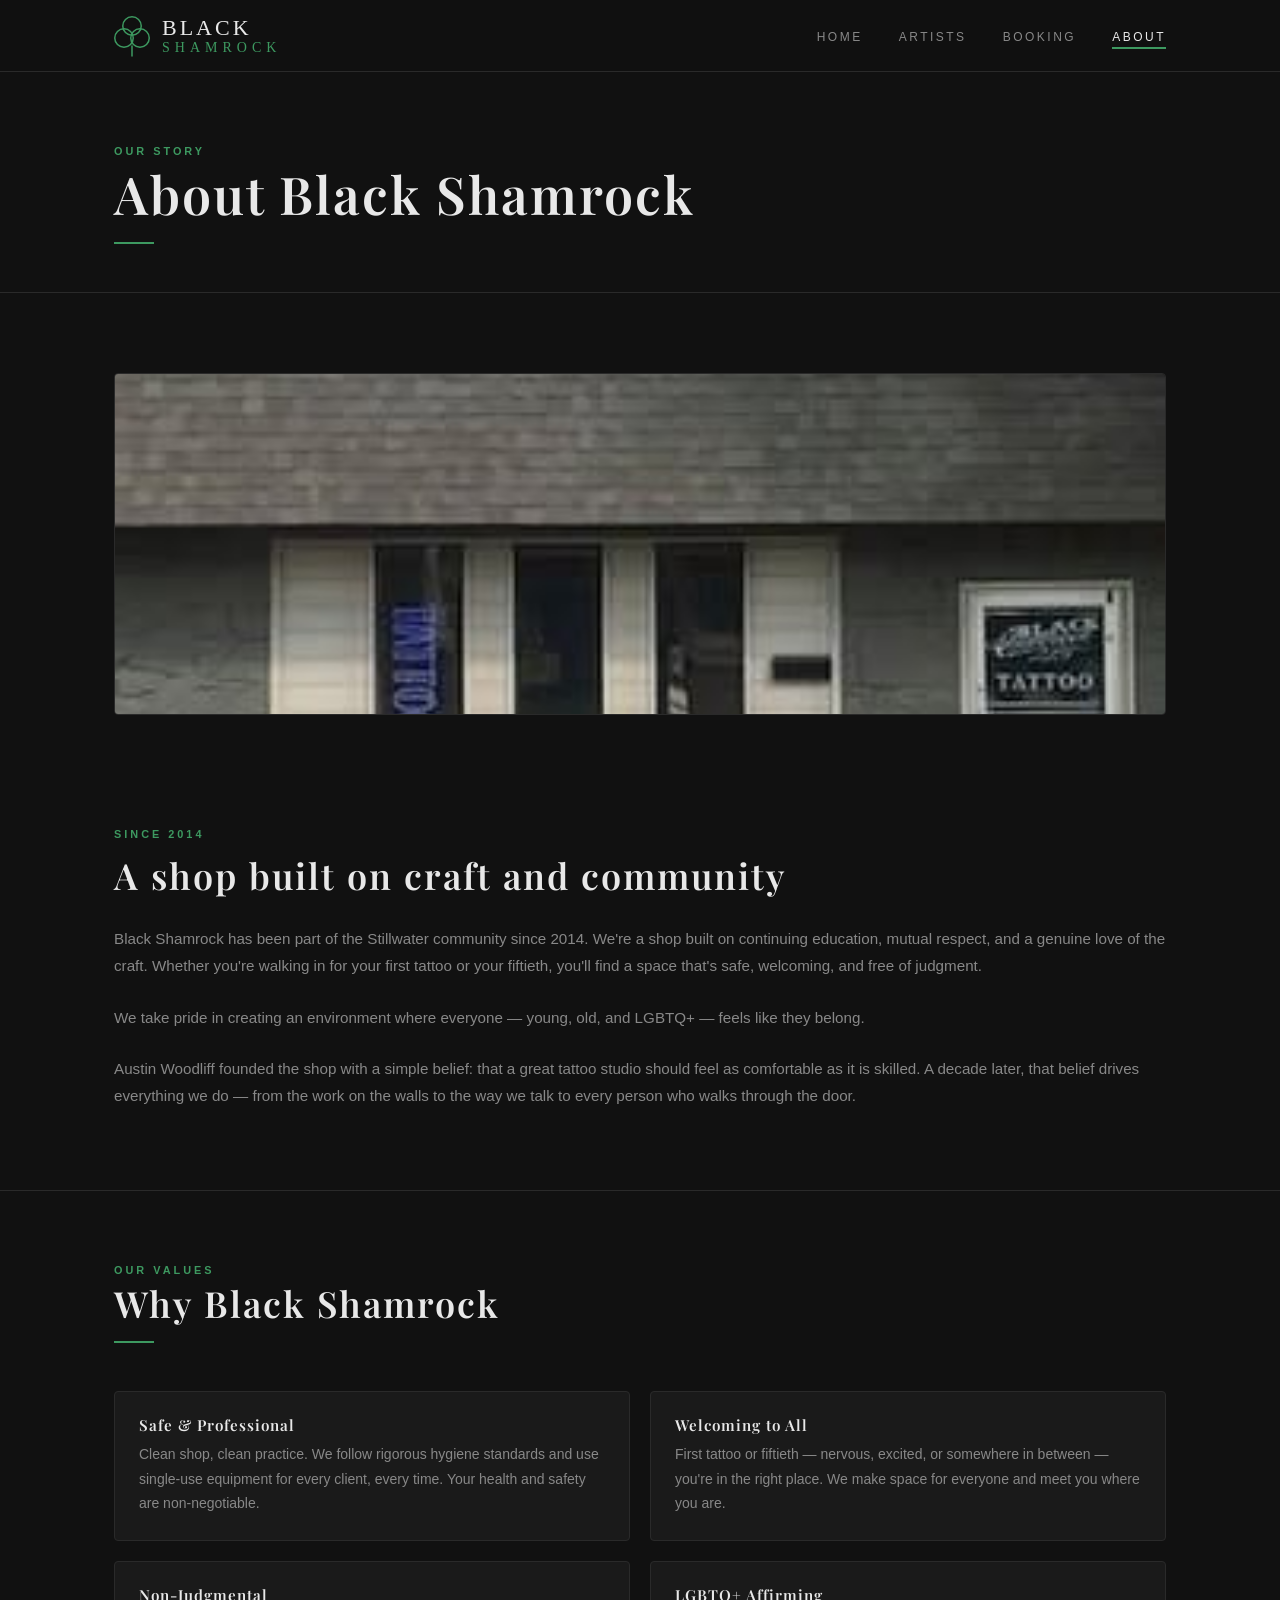
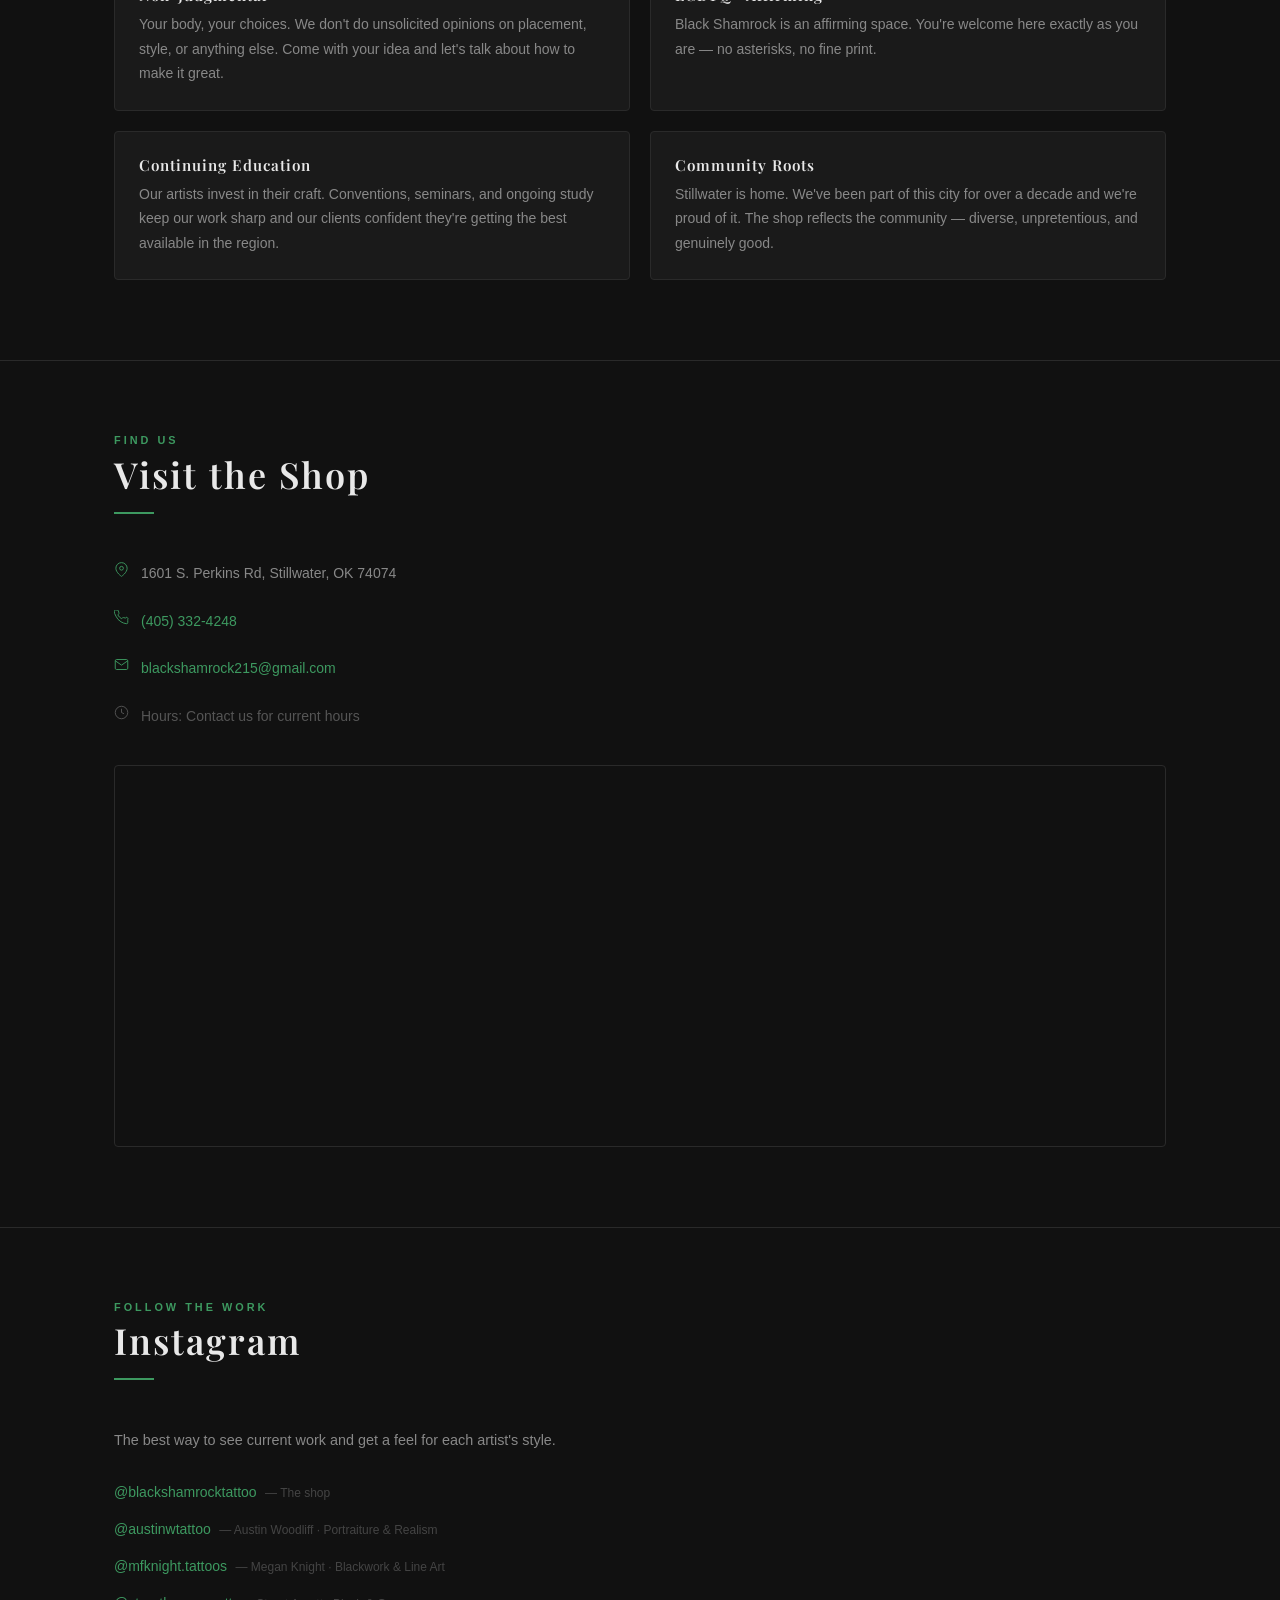
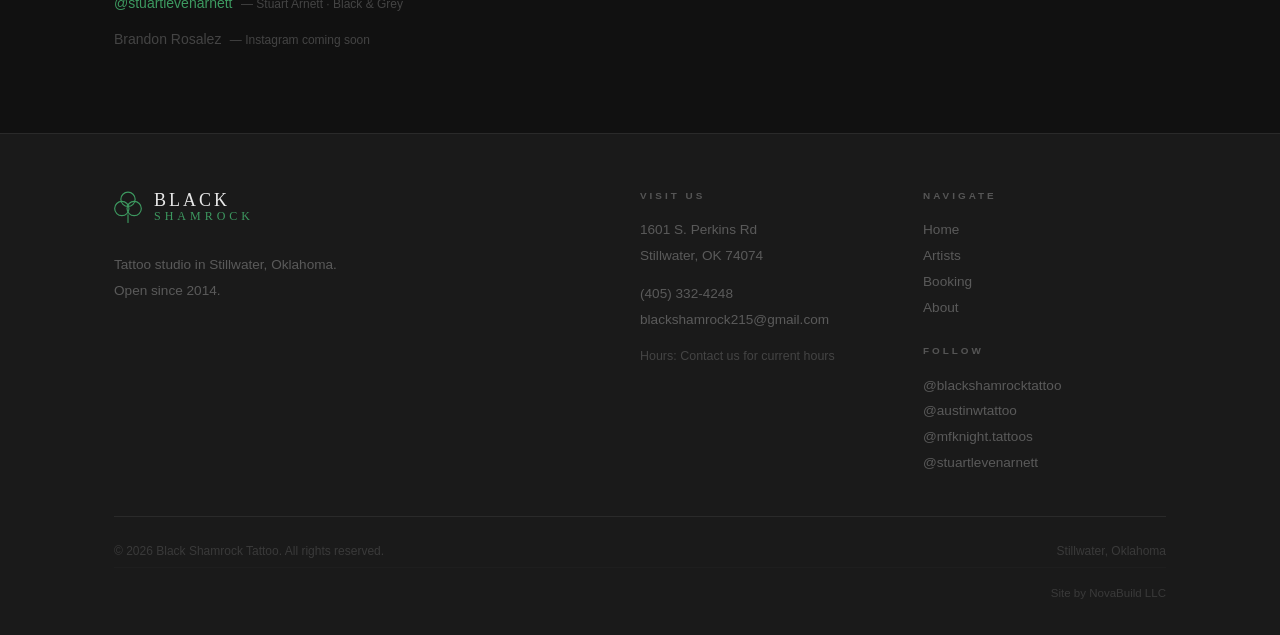
==== about.html @ 2fb00de8 "initial build" ====
<!DOCTYPE html>
<html lang="en">
<head>
  <meta charset="UTF-8" />
  <meta name="viewport" content="width=device-width, initial-scale=1.0" />
  <title>About — Black Shamrock Tattoo</title>
  <meta name="description" content="Learn the story of Black Shamrock Tattoo in Stillwater, Oklahoma. A safe, welcoming, LGBTQ+ affirming studio open since 2014." />
  <link rel="stylesheet" href="style.css" />
</head>
<body class="page-body">

  <!-- ===================== NAV ===================== -->
  <nav class="site-nav" role="navigation" aria-label="Main navigation">
    <div class="container nav-inner">
      <a href="index.html" class="logo-link" aria-label="Black Shamrock Tattoo — home">
        <svg class="logo-icon" width="36" height="44" viewBox="0 0 36 44" fill="none" xmlns="http://www.w3.org/2000/svg" aria-hidden="true">
          <circle cx="18" cy="12" r="9.25" stroke="#3d9960" stroke-width="1.5"/>
          <circle cx="10" cy="24" r="9.25" stroke="#3d9960" stroke-width="1.5"/>
          <circle cx="26" cy="24" r="9.25" stroke="#3d9960" stroke-width="1.5"/>
          <line x1="18" y1="32" x2="18" y2="42" stroke="#3d9960" stroke-width="1.5" stroke-linecap="round"/>
        </svg>
        <div class="logo-text">
          <span class="logo-black">BLACK</span>
          <span class="logo-shamrock">SHAMROCK</span>
        </div>
      </a>

      <ul class="nav-links" role="list">
        <li><a href="index.html">Home</a></li>
        <li><a href="artists.html">Artists</a></li>
        <li><a href="booking.html">Booking</a></li>
        <li><a href="about.html" class="active">About</a></li>
      </ul>

      <button class="nav-toggle" aria-label="Open navigation menu" aria-expanded="false" aria-controls="mobile-nav">
        <span></span><span></span><span></span>
      </button>
    </div>
  </nav>

  <div class="nav-overlay" id="mobile-nav" role="dialog" aria-label="Navigation">
    <a href="index.html">Home</a>
    <a href="artists.html">Artists</a>
    <a href="booking.html">Booking</a>
    <a href="about.html" class="active">About</a>
  </div>

  <main>

    <!-- ===================== PAGE HERO ===================== -->
    <section class="page-hero">
      <div class="container">
        <span class="label">Our Story</span>
        <h1>About Black Shamrock</h1>
        <div class="divider"></div>
      </div>
    </section>

    <!-- ===================== SHOP STORY ===================== -->
    <section class="section">
      <div class="container">
        <!-- PHOTO PLACEHOLDER: BlackShamrockFront.jpg used below; swap for updated exterior photo as needed -->
        <div style="display: grid; grid-template-columns: 1fr; gap: 4rem;" class="about-layout">

          <div style="border: 1px solid var(--border); border-radius: 4px; overflow: hidden; margin-bottom: 2.5rem;">
            <img src="BlackShamrockFront.jpg" alt="Black Shamrock Tattoo — 1601 S. Perkins Rd, Stillwater OK" style="width:100%; display:block; max-height: 340px; object-fit: cover; object-position: center;" />
          </div>

          <div class="about-story">
            <span class="label">Since 2014</span>
            <h2 style="margin-top: 0.5rem; margin-bottom: 1.75rem;">A shop built on craft and community</h2>
            <p>
              Black Shamrock has been part of the Stillwater community since 2014. We're a shop built on
              continuing education, mutual respect, and a genuine love of the craft. Whether you're walking
              in for your first tattoo or your fiftieth, you'll find a space that's safe, welcoming,
              and free of judgment.
            </p>
            <p>
              We take pride in creating an environment where everyone — young, old, and LGBTQ+ —
              feels like they belong.
            </p>
            <p>
              Austin Woodliff founded the shop with a simple belief: that a great tattoo studio should
              feel as comfortable as it is skilled. A decade later, that belief drives everything we do —
              from the work on the walls to the way we talk to every person who walks through the door.
            </p>
          </div>

        </div>
      </div>
    </section>

    <!-- ===================== WHY BLACK SHAMROCK ===================== -->
    <section class="section" style="border-top: 1px solid var(--border); padding-top: 4rem;">
      <div class="container">
        <div class="section-header">
          <span class="label">Our Values</span>
          <h2>Why Black Shamrock</h2>
          <div class="divider"></div>
        </div>

        <div class="why-grid">

          <div class="why-card">
            <h3>Safe &amp; Professional</h3>
            <p>
              Clean shop, clean practice. We follow rigorous hygiene standards and use single-use
              equipment for every client, every time. Your health and safety are non-negotiable.
            </p>
          </div>

          <div class="why-card">
            <h3>Welcoming to All</h3>
            <p>
              First tattoo or fiftieth — nervous, excited, or somewhere in between — you're in the right
              place. We make space for everyone and meet you where you are.
            </p>
          </div>

          <div class="why-card">
            <h3>Non-Judgmental</h3>
            <p>
              Your body, your choices. We don't do unsolicited opinions on placement, style, or anything
              else. Come with your idea and let's talk about how to make it great.
            </p>
          </div>

          <div class="why-card">
            <h3>LGBTQ+ Affirming</h3>
            <p>
              Black Shamrock is an affirming space. You're welcome here exactly as you are —
              no asterisks, no fine print.
            </p>
          </div>

          <div class="why-card">
            <h3>Continuing Education</h3>
            <p>
              Our artists invest in their craft. Conventions, seminars, and ongoing study keep our work
              sharp and our clients confident they're getting the best available in the region.
            </p>
          </div>

          <div class="why-card">
            <h3>Community Roots</h3>
            <p>
              Stillwater is home. We've been part of this city for over a decade and we're proud of it.
              The shop reflects the community — diverse, unpretentious, and genuinely good.
            </p>
          </div>

        </div>
      </div>
    </section>

    <!-- ===================== LOCATION ===================== -->
    <section class="section" style="border-top: 1px solid var(--border); padding-top: 4rem;">
      <div class="container">
        <div class="section-header">
          <span class="label">Find Us</span>
          <h2>Visit the Shop</h2>
          <div class="divider"></div>
        </div>

        <div style="display: flex; flex-direction: column; gap: 0.75rem; margin-bottom: 0.5rem;">
          <div class="contact-item">
            <svg width="15" height="15" viewBox="0 0 24 24" fill="none" stroke="#3d9960" stroke-width="1.5" aria-hidden="true"><path d="M21 10c0 7-9 13-9 13S3 17 3 10a9 9 0 0118 0z"/><circle cx="12" cy="10" r="3"/></svg>
            <span>1601 S. Perkins Rd, Stillwater, OK 74074</span>
          </div>
          <div class="contact-item">
            <svg width="15" height="15" viewBox="0 0 24 24" fill="none" stroke="#3d9960" stroke-width="1.5" aria-hidden="true"><path d="M22 16.92v3a2 2 0 01-2.18 2 19.79 19.79 0 01-8.63-3.07A19.5 19.5 0 013.07 9.81 19.79 19.79 0 01.1 1.16 2 2 0 012.1 0h3a2 2 0 012 1.72c.127.96.361 1.903.7 2.81a2 2 0 01-.45 2.11L6.09 7.91a16 16 0 006 6l1.27-1.27a2 2 0 012.11-.45c.907.339 1.85.573 2.81.7A2 2 0 0122 14.92v2z"/></svg>
            <a href="tel:4053324248">(405) 332-4248</a>
          </div>
          <div class="contact-item">
            <svg width="15" height="15" viewBox="0 0 24 24" fill="none" stroke="#3d9960" stroke-width="1.5" aria-hidden="true"><path d="M4 4h16c1.1 0 2 .9 2 2v12c0 1.1-.9 2-2 2H4c-1.1 0-2-.9-2-2V6c0-1.1.9-2 2-2z"/><polyline points="22,6 12,13 2,6"/></svg>
            <a href="mailto:blackshamrock215@gmail.com">blackshamrock215@gmail.com</a>
          </div>
          <div class="contact-item" style="color: #555;">
            <svg width="15" height="15" viewBox="0 0 24 24" fill="none" stroke="#555" stroke-width="1.5" aria-hidden="true"><circle cx="12" cy="12" r="10"/><polyline points="12 6 12 12 16 14"/></svg>
            <span>Hours: Contact us for current hours</span>
          </div>
        </div>

        <!-- Google Maps embed -->
        <div class="map-wrapper">
          <iframe
            src="https://www.google.com/maps?q=1601+S.+Perkins+Rd,+Stillwater,+OK+74074&output=embed"
            title="Black Shamrock Tattoo location — 1601 S. Perkins Rd, Stillwater, OK"
            loading="lazy"
            referrerpolicy="no-referrer-when-downgrade"
            allowfullscreen
          ></iframe>
        </div>
      </div>
    </section>

    <!-- ===================== INSTAGRAM ===================== -->
    <section class="section" style="border-top: 1px solid var(--border); padding-top: 4rem;">
      <div class="container">
        <div class="section-header">
          <span class="label">Follow the Work</span>
          <h2>Instagram</h2>
          <div class="divider"></div>
        </div>

        <p style="color: var(--muted); font-size: 0.9rem; max-width: 500px; margin-bottom: 0;">
          The best way to see current work and get a feel for each artist's style.
        </p>

        <div class="about-instagram-list">
          <!-- NOTE: Confirm @blackshamrocktattoo with the shop -->
          <div>
            <a href="https://www.instagram.com/blackshamrocktattoo/" target="_blank" rel="noopener noreferrer">@blackshamrocktattoo</a>
            <span class="ig-note">— The shop</span>
          </div>
          <div>
            <a href="https://www.instagram.com/austinwtattoo/" target="_blank" rel="noopener noreferrer">@austinwtattoo</a>
            <span class="ig-note">— Austin Woodliff · Portraiture &amp; Realism</span>
          </div>
          <div>
            <a href="https://www.instagram.com/mfknight.tattoos/" target="_blank" rel="noopener noreferrer">@mfknight.tattoos</a>
            <span class="ig-note">— Megan Knight · Blackwork &amp; Line Art</span>
          </div>
          <div>
            <a href="https://www.instagram.com/stuartlevenarnett/" target="_blank" rel="noopener noreferrer">@stuartlevenarnett</a>
            <span class="ig-note">— Stuart Arnett · Black &amp; Grey</span>
          </div>
          <div>
            <span style="font-size: 0.875rem; color: #444;">Brandon Rosalez</span>
            <span class="ig-note">— Instagram coming soon</span>
          </div>
        </div>
      </div>
    </section>

  </main>

  <!-- ===================== FOOTER ===================== -->
  <footer class="site-footer">
    <div class="container">
      <div class="footer-grid">

        <div class="footer-col">
          <div class="footer-logo">
            <a href="index.html" class="logo-link" aria-label="Black Shamrock Tattoo">
              <svg width="28" height="34" viewBox="0 0 36 44" fill="none" xmlns="http://www.w3.org/2000/svg" aria-hidden="true">
                <circle cx="18" cy="12" r="9.25" stroke="#3d9960" stroke-width="1.5"/>
                <circle cx="10" cy="24" r="9.25" stroke="#3d9960" stroke-width="1.5"/>
                <circle cx="26" cy="24" r="9.25" stroke="#3d9960" stroke-width="1.5"/>
                <line x1="18" y1="32" x2="18" y2="42" stroke="#3d9960" stroke-width="1.5" stroke-linecap="round"/>
              </svg>
              <div class="logo-text">
                <span class="logo-black" style="font-size:18px;">BLACK</span>
                <span class="logo-shamrock" style="font-size:12px;">SHAMROCK</span>
              </div>
            </a>
          </div>
          <p>Tattoo studio in Stillwater, Oklahoma.<br>Open since 2014.</p>
        </div>

        <div class="footer-col">
          <h4>Visit Us</h4>
          <p>1601 S. Perkins Rd<br>Stillwater, OK 74074</p>
          <p style="margin-top: 0.75rem;"><a href="tel:4053324248">(405) 332-4248</a></p>
          <p><a href="mailto:blackshamrock215@gmail.com">blackshamrock215@gmail.com</a></p>
          <p style="margin-top: 0.75rem; color: #444; font-size: 0.78rem;">Hours: Contact us for current hours</p>
        </div>

        <div class="footer-col">
          <h4>Navigate</h4>
          <ul>
            <li><a href="index.html">Home</a></li>
            <li><a href="artists.html">Artists</a></li>
            <li><a href="booking.html">Booking</a></li>
            <li><a href="about.html">About</a></li>
          </ul>
          <h4 style="margin-top: 1.5rem;">Follow</h4>
          <ul>
            <li><a href="https://www.instagram.com/blackshamrocktattoo/" target="_blank" rel="noopener">@blackshamrocktattoo</a></li>
            <li><a href="https://www.instagram.com/austinwtattoo/" target="_blank" rel="noopener">@austinwtattoo</a></li>
            <li><a href="https://www.instagram.com/mfknight.tattoos/" target="_blank" rel="noopener">@mfknight.tattoos</a></li>
            <li><a href="https://www.instagram.com/stuartlevenarnett/" target="_blank" rel="noopener">@stuartlevenarnett</a></li>
          </ul>
        </div>

      </div>
      <div class="footer-bottom">
        <p>&copy; 2026 Black Shamrock Tattoo. All rights reserved.</p>
        <p>Stillwater, Oklahoma</p>
      </div>
      <div class="footer-credit">Site by <a href="https://novabuildweb.com" target="_blank" rel="noopener">NovaBuild LLC</a></div>
    </div>
  </footer>

  <script src="main.js"></script>
</body>
</html>
---- style.css ----
/* ===================================================
   BLACK SHAMROCK TATTOO — SHARED STYLES
   =================================================== */

@import url('https://fonts.googleapis.com/css2?family=Playfair+Display:ital,wght@0,400;0,600;0,700;1,400&display=swap');

/* -----------------------------------------------
   Custom Properties
   ----------------------------------------------- */
:root {
  --bg:           #111111;
  --surface:      #1a1a1a;
  --border:       #2a2a2a;
  --accent:       #3d9960;
  --accent-dark:  #1e4d32;
  --text:         #e8e8e8;
  --muted:        #888888;

  --font-serif: 'Playfair Display', Georgia, 'Times New Roman', serif;
  --font-sans:  -apple-system, BlinkMacSystemFont, 'Segoe UI', Roboto, sans-serif;

  --nav-height: 72px;
  --max-width:  1100px;
  --radius:     4px;
  --ease:       0.2s ease;
}

/* -----------------------------------------------
   Reset & Base
   ----------------------------------------------- */
*, *::before, *::after { box-sizing: border-box; margin: 0; padding: 0; }

html  { scroll-behavior: smooth; font-size: 16px; }

body  {
  background-color: var(--bg);
  color: var(--text);
  font-family: var(--font-sans);
  line-height: 1.7;
  -webkit-font-smoothing: antialiased;
}

img  { display: block; max-width: 100%; }
a    { color: inherit; text-decoration: none; }
ul   { list-style: none; }
button { cursor: pointer; }

/* -----------------------------------------------
   Typography
   ----------------------------------------------- */
h1, h2, h3, h4 {
  font-family: var(--font-serif);
  font-weight: 600;
  line-height: 1.2;
  color: var(--text);
}

h1 { font-size: clamp(2rem, 5vw, 3.25rem); letter-spacing: 2px; }
h2 { font-size: clamp(1.5rem, 3vw, 2.25rem); letter-spacing: 2px; }
h3 { font-size: 1.2rem; letter-spacing: 1px; }

p  { color: var(--text); line-height: 1.8; }

.text-muted  { color: var(--muted); }
.text-accent { color: var(--accent); }

.label {
  font-family: var(--font-sans);
  font-size: 0.68rem;
  font-weight: 600;
  letter-spacing: 3px;
  text-transform: uppercase;
  color: var(--accent);
}

/* -----------------------------------------------
   Layout
   ----------------------------------------------- */
.container {
  width: 100%;
  max-width: var(--max-width);
  margin: 0 auto;
  padding: 0 1.5rem;
}

.section    { padding: 5rem 0; }
.section-sm { padding: 3rem 0; }

.section-header          { margin-bottom: 3rem; }
.section-header h2       { margin-bottom: 0.75rem; }

.divider {
  width: 40px;
  height: 2px;
  background: var(--accent);
  margin: 1rem 0 0;
}

.page-body { padding-top: var(--nav-height); }

/* -----------------------------------------------
   Logo
   ----------------------------------------------- */
.logo-link {
  display: inline-flex;
  align-items: center;
  gap: 0.75rem;
  text-decoration: none;
}

.logo-text     { display: flex; flex-direction: column; line-height: 1.15; }

.logo-black {
  font-family: Georgia, 'Times New Roman', serif;
  font-size: 22px;
  font-weight: normal;
  letter-spacing: 3px;
  color: var(--text);
}

.logo-shamrock {
  font-family: Georgia, 'Times New Roman', serif;
  font-size: 14px;
  font-weight: normal;
  letter-spacing: 5px;
  color: var(--accent);
}

/* -----------------------------------------------
   Navigation
   ----------------------------------------------- */
.site-nav {
  position: fixed;
  top: 0; left: 0; right: 0;
  z-index: 100;
  height: var(--nav-height);
  background: rgba(17,17,17,0.96);
  backdrop-filter: blur(10px);
  -webkit-backdrop-filter: blur(10px);
  border-bottom: 1px solid var(--border);
}

.nav-inner {
  height: 100%;
  display: flex;
  align-items: center;
  justify-content: space-between;
}

/* Desktop links */
.nav-links {
  display: none;
  gap: 2.25rem;
  align-items: center;
}

.nav-links a {
  font-size: 0.75rem;
  letter-spacing: 2.5px;
  text-transform: uppercase;
  color: var(--muted);
  transition: color var(--ease);
  padding-bottom: 3px;
  border-bottom: 2px solid transparent;
}

.nav-links a:hover         { color: var(--text); }
.nav-links a.active        { color: var(--text); border-bottom-color: var(--accent); }

@media (min-width: 768px) {
  .nav-links  { display: flex; }
  .nav-toggle { display: none !important; }
}

/* Hamburger */
.nav-toggle {
  display: flex;
  flex-direction: column;
  gap: 5px;
  padding: 8px;
  background: none;
  border: none;
  z-index: 200;
  position: relative;
}

.nav-toggle span {
  display: block;
  width: 24px;
  height: 2px;
  background: var(--text);
  transition: transform 0.3s ease, opacity 0.3s ease;
  transform-origin: center;
}

.nav-toggle.open span:nth-child(1) { transform: translateY(7px) rotate(45deg); }
.nav-toggle.open span:nth-child(2) { opacity: 0; transform: scaleX(0); }
.nav-toggle.open span:nth-child(3) { transform: translateY(-7px) rotate(-45deg); }

/* Mobile full-screen overlay */
.nav-overlay {
  position: fixed;
  inset: 0;
  background: var(--bg);
  z-index: 150;
  display: flex;
  flex-direction: column;
  align-items: center;
  justify-content: center;
  gap: 2.75rem;
  opacity: 0;
  visibility: hidden;
  transition: opacity 0.3s ease, visibility 0.3s ease;
}

.nav-overlay.open { opacity: 1; visibility: visible; }

.nav-overlay a {
  font-family: var(--font-serif);
  font-size: 2rem;
  letter-spacing: 2px;
  color: var(--muted);
  transition: color var(--ease);
}

.nav-overlay a:hover,
.nav-overlay a.active { color: var(--accent); }

/* -----------------------------------------------
   Hero (Home)
   ----------------------------------------------- */
.hero {
  min-height: calc(100vh - var(--nav-height));
  display: flex;
  flex-direction: column;
  align-items: center;
  justify-content: center;
  text-align: center;
  padding: 4rem 1.5rem 5rem;
  position: relative;
}

.hero::after {
  content: '';
  position: absolute;
  bottom: 0; left: 0; right: 0;
  height: 1px;
  background: linear-gradient(to right, transparent, var(--border), transparent);
}

.hero-logo-wrap {
  display: flex;
  flex-direction: column;
  align-items: center;
  gap: 1.5rem;
  margin-bottom: 2.5rem;
}

.hero-logo-wrap .logo-icon { width: 60px; height: 74px; }

.hero-logo-wrap .logo-text  { align-items: center; gap: 0.4rem; }
.hero-logo-wrap .logo-black { font-size: 30px; letter-spacing: 6px; }
.hero-logo-wrap .logo-shamrock { font-size: 15px; letter-spacing: 8px; }

.hero-tagline {
  font-size: 0.78rem;
  letter-spacing: 4px;
  text-transform: uppercase;
  color: var(--muted);
  margin-bottom: 2.5rem;
}

.hero-intro {
  max-width: 580px;
  font-size: 0.95rem;
  color: var(--muted);
  line-height: 1.9;
}

/* -----------------------------------------------
   Page Hero (inner pages)
   ----------------------------------------------- */
.page-hero {
  padding: 4rem 0 3rem;
  border-bottom: 1px solid var(--border);
}

.page-hero h1       { margin-bottom: 0.5rem; }
.page-hero .subtitle { color: var(--muted); font-size: 0.95rem; margin-top: 0.5rem; }

/* -----------------------------------------------
   Cards (generic)
   ----------------------------------------------- */
.card {
  background: var(--surface);
  border: 1px solid var(--border);
  border-radius: var(--radius);
  padding: 2rem;
  transition: border-color var(--ease);
}
.card:hover { border-color: var(--accent-dark); }

/* -----------------------------------------------
   Artist Preview Cards (Home)
   ----------------------------------------------- */
.artists-preview-grid {
  display: grid;
  grid-template-columns: 1fr;
  gap: 1.25rem;
}

@media (min-width: 560px)  { .artists-preview-grid { grid-template-columns: repeat(2, 1fr); } }
@media (min-width: 900px)  { .artists-preview-grid { grid-template-columns: repeat(4, 1fr); } }

.artist-preview-card {
  background: var(--surface);
  border: 1px solid var(--border);
  border-radius: var(--radius);
  padding: 1.5rem;
  display: flex;
  flex-direction: column;
  gap: 1rem;
  transition: border-color var(--ease);
  text-decoration: none;
}

.artist-preview-card:hover { border-color: var(--accent); }

.artist-avatar-sm {
  width: 52px;
  height: 52px;
  background: var(--bg);
  border: 1px solid var(--border);
  border-radius: var(--radius);
  display: flex;
  align-items: center;
  justify-content: center;
  font-family: var(--font-serif);
  font-size: 1rem;
  color: var(--accent);
  letter-spacing: 1px;
}

.artist-preview-card h3   { font-size: 0.95rem; letter-spacing: 1px; margin-bottom: 0.2rem; }
.artist-preview-card .specialty { font-size: 0.75rem; color: var(--muted); }

/* -----------------------------------------------
   Full Artist Cards (Artists page)
   ----------------------------------------------- */
.artists-full-grid {
  display: grid;
  grid-template-columns: 1fr;
  gap: 2rem;
}

@media (min-width: 768px) { .artists-full-grid { grid-template-columns: repeat(2, 1fr); } }

.artist-card {
  background: var(--surface);
  border: 1px solid var(--border);
  border-radius: var(--radius);
  overflow: hidden;
  display: flex;
  flex-direction: column;
}

/* PHOTO PLACEHOLDER */
.artist-avatar-lg {
  height: 240px;
  background: #141414;
  border-bottom: 1px solid var(--border);
  display: flex;
  align-items: center;
  justify-content: center;
  position: relative;
}

/* When a real photo is present */
.artist-avatar-lg img {
  width: 100%;
  height: 100%;
  object-fit: cover;
  object-position: center top;
  display: block;
}

.artist-avatar-lg .initials {
  font-family: var(--font-serif);
  font-size: 4rem;
  color: var(--accent);
  letter-spacing: 4px;
  opacity: 0.45;
  user-select: none;
}

.photo-placeholder-label {
  position: absolute;
  bottom: 0.75rem;
  font-size: 0.62rem;
  letter-spacing: 2px;
  text-transform: uppercase;
  color: #333;
}

.artist-card-body { padding: 1.75rem; flex: 1; display: flex; flex-direction: column; }

.artist-card-body .artist-name {
  font-size: 1.2rem;
  letter-spacing: 2px;
  margin-bottom: 0.2rem;
}

.specialty-tag {
  font-size: 0.68rem;
  letter-spacing: 2.5px;
  text-transform: uppercase;
  color: var(--accent);
  margin-bottom: 1rem;
}

.artist-bio {
  font-size: 0.88rem;
  color: var(--muted);
  line-height: 1.8;
  margin-bottom: 1.5rem;
  flex: 1;
}

.artist-contact {
  border-top: 1px solid var(--border);
  padding-top: 1.25rem;
  display: flex;
  flex-direction: column;
  gap: 0.6rem;
}

.contact-row {
  display: flex;
  align-items: baseline;
  gap: 0.75rem;
  font-size: 0.83rem;
}

.contact-label {
  font-size: 0.6rem;
  letter-spacing: 2px;
  text-transform: uppercase;
  color: #444;
  min-width: 68px;
  flex-shrink: 0;
}

.contact-row span,
.contact-row a  { color: var(--muted); }
.contact-row a  { transition: color var(--ease); }
.contact-row a:hover { color: var(--accent); }

/* -----------------------------------------------
   Instagram Section
   ----------------------------------------------- */
.instagram-section {
  background: var(--surface);
  border-top: 1px solid var(--border);
  border-bottom: 1px solid var(--border);
}

.instagram-links {
  display: flex;
  flex-wrap: wrap;
  gap: 0.75rem;
  margin-top: 1.75rem;
}

.ig-pill {
  display: inline-flex;
  align-items: center;
  gap: 0.5rem;
  padding: 0.55rem 1rem;
  border: 1px solid var(--border);
  border-radius: 2rem;
  font-size: 0.8rem;
  color: var(--muted);
  background: var(--bg);
  transition: border-color var(--ease), color var(--ease);
}

.ig-pill:hover { border-color: var(--accent); color: var(--accent); }

.ig-pill svg { width: 13px; height: 13px; flex-shrink: 0; }

/* -----------------------------------------------
   Gift Certificate Section
   ----------------------------------------------- */
.gift-cert-wrap {
  background: var(--surface);
  border: 1px solid var(--accent-dark);
  border-radius: var(--radius);
  padding: 2.75rem 2.5rem;
  position: relative;
  overflow: hidden;
}

.gift-cert-wrap::before {
  content: '';
  position: absolute;
  top: 0; left: 0;
  width: 3px; height: 100%;
  background: var(--accent);
}

.gift-cert-wrap h2  { margin-bottom: 0.75rem; }
.gift-cert-wrap p   { color: var(--muted); max-width: 520px; margin-bottom: 1.75rem; }

/* -----------------------------------------------
   Buttons
   ----------------------------------------------- */
.btn {
  display: inline-block;
  padding: 0.75rem 1.75rem;
  font-size: 0.75rem;
  letter-spacing: 2.5px;
  text-transform: uppercase;
  border-radius: var(--radius);
  border: none;
  font-family: var(--font-sans);
  font-weight: 600;
  transition: all var(--ease);
  cursor: pointer;
}

.btn-accent   { background: var(--accent); color: #fff; }
.btn-accent:hover { background: #4aad72; }

.btn-outline  { background: transparent; color: var(--accent); border: 1px solid var(--accent); }
.btn-outline:hover { background: var(--accent-dark); }

/* -----------------------------------------------
   Booking Cards
   ----------------------------------------------- */
.booking-grid {
  display: grid;
  grid-template-columns: 1fr;
  gap: 1.25rem;
  margin-bottom: 3.5rem;
}

@media (min-width: 560px) { .booking-grid { grid-template-columns: repeat(2, 1fr); } }

.booking-card {
  background: var(--surface);
  border: 1px solid var(--border);
  border-radius: var(--radius);
  padding: 1.5rem;
}

.booking-card .artist-name  { font-size: 1rem; letter-spacing: 1.5px; margin-bottom: 0.25rem; }
.booking-card .specialty    { font-size: 0.68rem; letter-spacing: 2px; text-transform: uppercase; color: var(--accent); margin-bottom: 1.1rem; }
.booking-card .contact-info { font-size: 0.85rem; color: var(--muted); line-height: 1.75; }
.booking-card .contact-info a { color: var(--accent); transition: opacity var(--ease); }
.booking-card .contact-info a:hover { opacity: 0.75; }

/* -----------------------------------------------
   Shop Contact Block
   ----------------------------------------------- */
.shop-contact-block {
  background: var(--bg);
  border: 1px solid var(--border);
  border-radius: var(--radius);
  padding: 1.75rem;
  margin-bottom: 2.5rem;
}

.shop-contact-block h3 { font-size: 1rem; letter-spacing: 2px; margin-bottom: 1.25rem; }

.contact-item {
  display: flex;
  gap: 0.75rem;
  align-items: flex-start;
  margin-bottom: 0.75rem;
  font-size: 0.875rem;
  color: var(--muted);
}

.contact-item a { color: var(--accent); transition: opacity var(--ease); }
.contact-item a:hover { opacity: 0.75; }

/* -----------------------------------------------
   Contact Form
   ----------------------------------------------- */
.contact-form-section {
  background: var(--surface);
  border: 1px solid var(--border);
  border-radius: var(--radius);
  padding: 2.5rem;
}

.contact-form-section h2 { margin-bottom: 0.5rem; }
.contact-form-section > p { color: var(--muted); font-size: 0.9rem; margin-bottom: 2rem; }

.form-group { margin-bottom: 1.5rem; }

label {
  display: block;
  font-size: 0.65rem;
  letter-spacing: 2.5px;
  text-transform: uppercase;
  color: var(--muted);
  margin-bottom: 0.5rem;
}

input[type="text"],
input[type="email"],
input[type="tel"],
textarea {
  width: 100%;
  background: var(--bg);
  border: 1px solid var(--border);
  border-radius: var(--radius);
  color: var(--text);
  padding: 0.75rem 1rem;
  font-family: var(--font-sans);
  font-size: 0.9rem;
  transition: border-color var(--ease);
  outline: none;
  -webkit-appearance: none;
}

input:focus, textarea:focus { border-color: var(--accent); }
input::placeholder, textarea::placeholder { color: #3a3a3a; }

textarea { min-height: 140px; resize: vertical; }

.thank-you-message {
  display: none;
  padding: 1.25rem 1.5rem;
  background: var(--accent-dark);
  border: 1px solid var(--accent);
  border-radius: var(--radius);
  color: var(--text);
  font-size: 0.9rem;
  line-height: 1.6;
  margin-top: 1rem;
}

.thank-you-message.visible { display: block; }

/* Honeypot */
.bot-trap {
  opacity: 0;
  position: absolute;
  top: 0; left: 0;
  height: 0; width: 0;
  z-index: -1;
  pointer-events: none;
}

/* -----------------------------------------------
   About Page
   ----------------------------------------------- */
.about-story p { color: var(--muted); margin-bottom: 1.5rem; font-size: 0.95rem; }
.about-story p:last-child { margin-bottom: 0; }

.why-grid {
  display: grid;
  grid-template-columns: 1fr;
  gap: 1.25rem;
  margin-top: 2rem;
}

@media (min-width: 560px) { .why-grid { grid-template-columns: repeat(2, 1fr); } }

.why-card {
  background: var(--surface);
  border: 1px solid var(--border);
  border-radius: var(--radius);
  padding: 1.5rem;
}

.why-card h3  { font-size: 0.95rem; letter-spacing: 1px; margin-bottom: 0.5rem; }
.why-card p   { font-size: 0.875rem; color: var(--muted); line-height: 1.75; }

.map-wrapper {
  border: 1px solid var(--border);
  border-radius: var(--radius);
  overflow: hidden;
  margin-top: 1.5rem;
}

.map-wrapper iframe {
  display: block;
  width: 100%;
  height: 380px;
  border: none;
  filter: invert(90%) hue-rotate(180deg) grayscale(25%) brightness(0.9);
}

.about-instagram-list {
  display: flex;
  flex-direction: column;
  gap: 0.6rem;
  margin-top: 1.5rem;
}

.about-instagram-list a {
  font-size: 0.875rem;
  color: var(--accent);
  transition: opacity var(--ease);
}

.about-instagram-list a:hover { opacity: 0.7; }

.about-instagram-list .ig-note {
  font-size: 0.75rem;
  color: #444;
  margin-left: 0.25rem;
}

/* -----------------------------------------------
   Footer
   ----------------------------------------------- */
.site-footer {
  background: var(--surface);
  border-top: 1px solid var(--border);
  padding: 3.5rem 0 2rem;
}

.footer-grid {
  display: grid;
  grid-template-columns: 1fr;
  gap: 2.5rem;
  margin-bottom: 2.5rem;
}

@media (min-width: 580px) { .footer-grid { grid-template-columns: repeat(2, 1fr); } }
@media (min-width: 900px) { .footer-grid { grid-template-columns: 2fr 1fr 1fr; } }

.footer-col h4 {
  font-family: var(--font-sans);
  font-size: 0.62rem;
  letter-spacing: 3px;
  text-transform: uppercase;
  color: #555;
  margin-bottom: 1rem;
}

.footer-col p,
.footer-col li { font-size: 0.85rem; color: #5a5a5a; line-height: 1.9; }

.footer-col a { transition: color var(--ease); }
.footer-col a:hover { color: var(--accent); }

.footer-col ul { display: flex; flex-direction: column; }

.footer-logo { margin-bottom: 1.25rem; }
.footer-logo .logo-black   { font-size: 18px; letter-spacing: 3px; }
.footer-logo .logo-shamrock { font-size: 12px; letter-spacing: 4px; }

.footer-bottom {
  border-top: 1px solid var(--border);
  padding-top: 1.5rem;
  display: flex;
  flex-direction: column;
  gap: 0.5rem;
}

@media (min-width: 580px) {
  .footer-bottom { flex-direction: row; justify-content: space-between; align-items: center; }
}

.footer-bottom p { font-size: 0.75rem; color: #3a3a3a; }

.footer-credit {
  border-top: 1px solid #1e1e1e;
  padding-top: 1rem;
  margin-top: 0.25rem;
  text-align: right;
  font-size: 0.72rem;
  color: #3a3a3a;
}

.footer-credit a {
  color: #3a3a3a;
  transition: color var(--ease);
}

.footer-credit a:hover { color: var(--accent); }
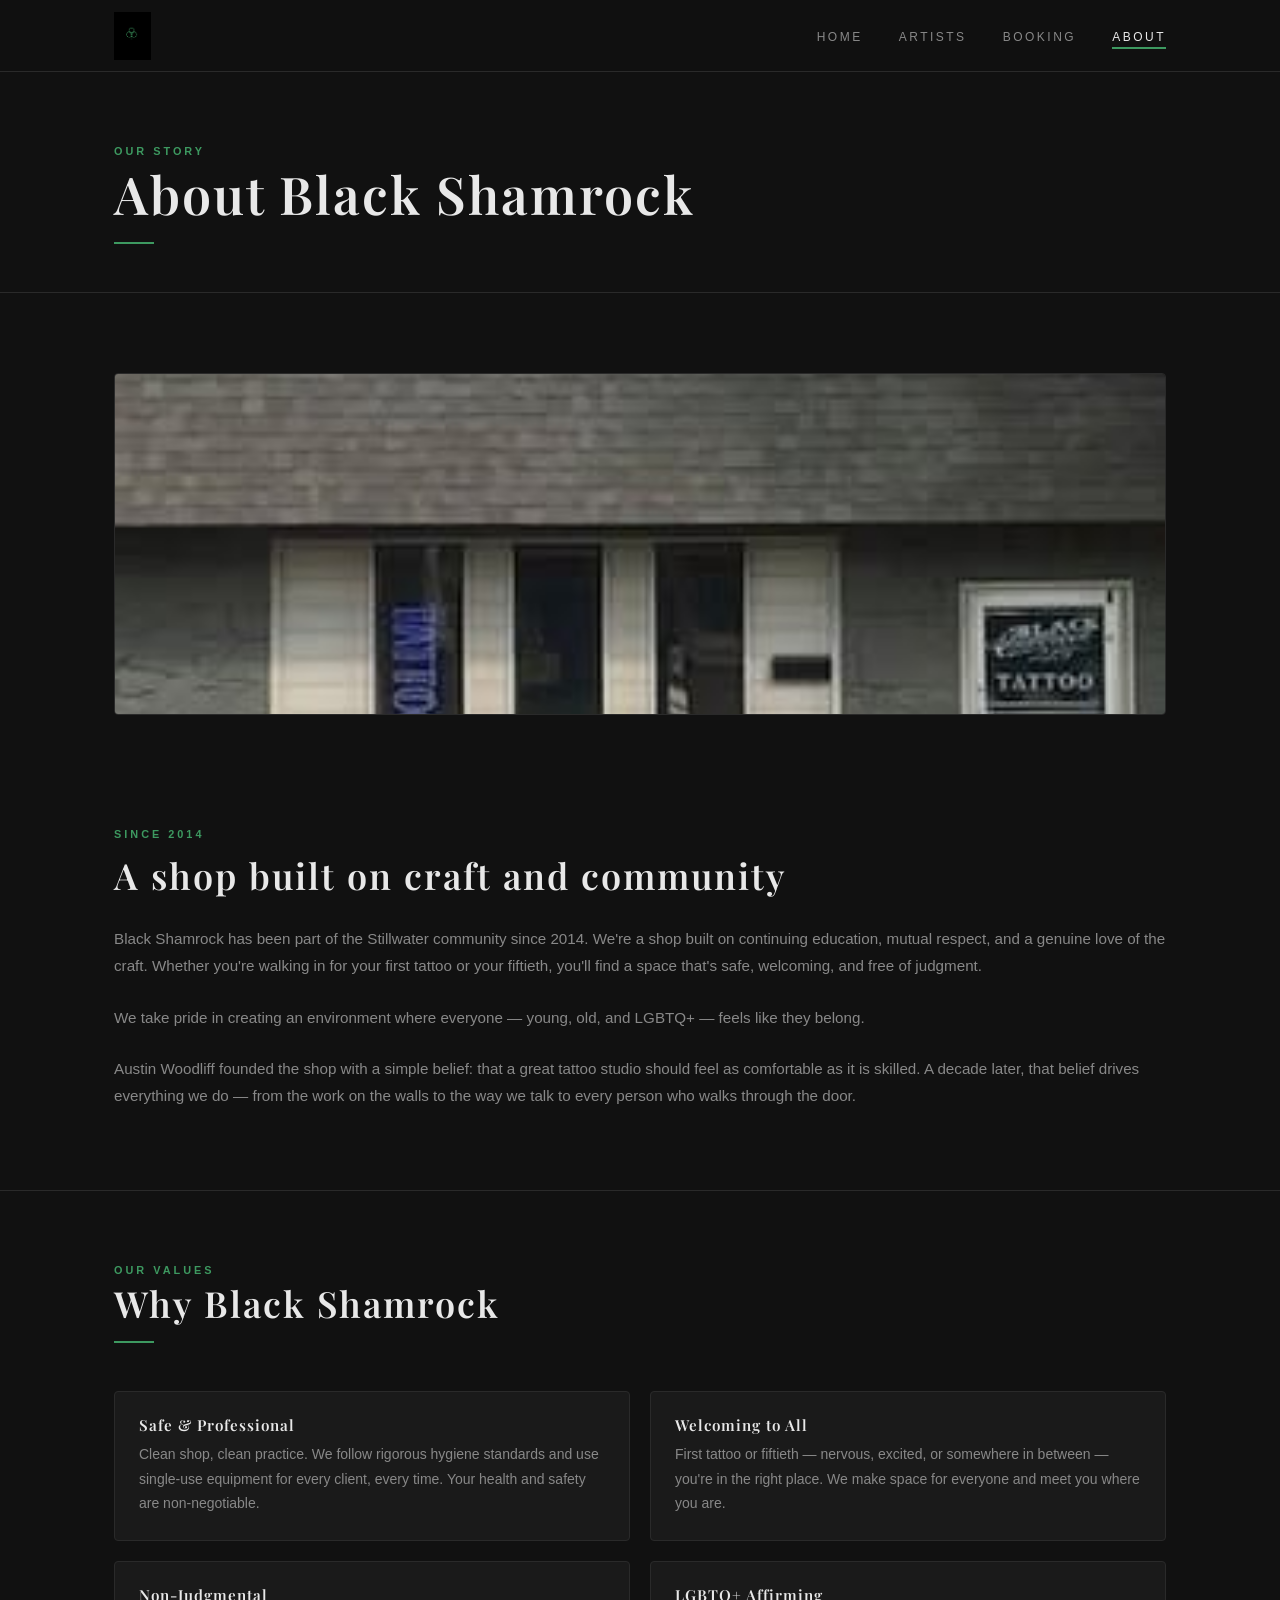
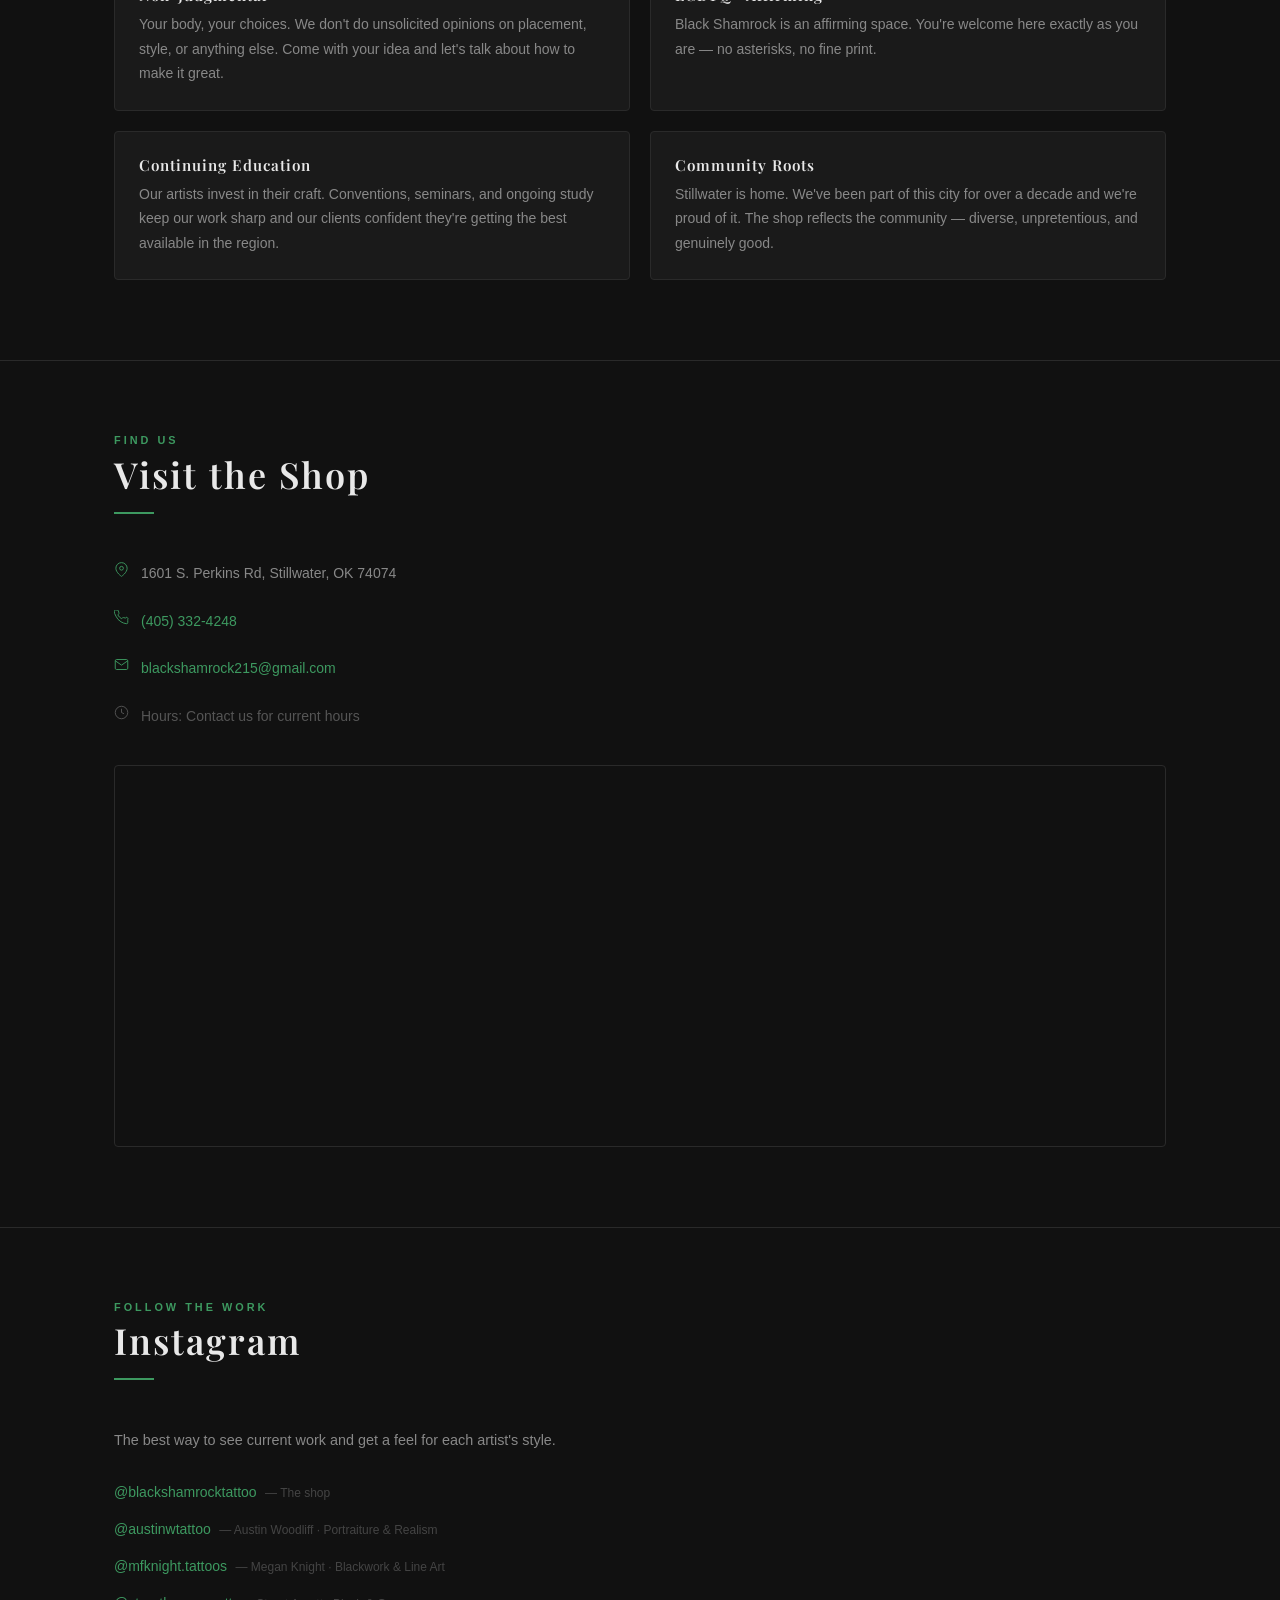
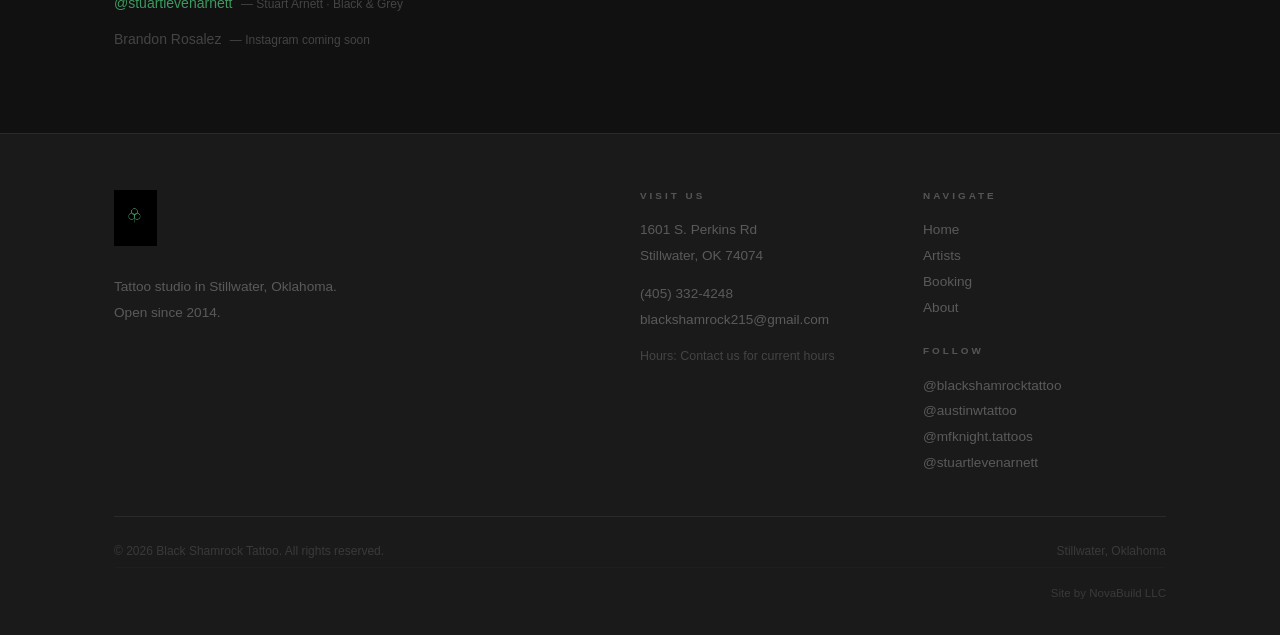
==== commit 9ee60fdd: "Replace logo with new shamrock image across all pages Co-Authored-By: Claude Sonnet 4.6 <noreply@ant" ====
--- a/about.html
+++ b/about.html
@@ -13,16 +13,7 @@
   <nav class="site-nav" role="navigation" aria-label="Main navigation">
     <div class="container nav-inner">
       <a href="index.html" class="logo-link" aria-label="Black Shamrock Tattoo — home">
-        <svg class="logo-icon" width="36" height="44" viewBox="0 0 36 44" fill="none" xmlns="http://www.w3.org/2000/svg" aria-hidden="true">
-          <circle cx="18" cy="12" r="9.25" stroke="#3d9960" stroke-width="1.5"/>
-          <circle cx="10" cy="24" r="9.25" stroke="#3d9960" stroke-width="1.5"/>
-          <circle cx="26" cy="24" r="9.25" stroke="#3d9960" stroke-width="1.5"/>
-          <line x1="18" y1="32" x2="18" y2="42" stroke="#3d9960" stroke-width="1.5" stroke-linecap="round"/>
-        </svg>
-        <div class="logo-text">
-          <span class="logo-black">BLACK</span>
-          <span class="logo-shamrock">SHAMROCK</span>
-        </div>
+        <img src="IMG_4045.JPG" alt="Black Shamrock Tattoo" class="logo-img" />
       </a>
 
       <ul class="nav-links" role="list">
@@ -243,16 +234,7 @@
         <div class="footer-col">
           <div class="footer-logo">
             <a href="index.html" class="logo-link" aria-label="Black Shamrock Tattoo">
-              <svg width="28" height="34" viewBox="0 0 36 44" fill="none" xmlns="http://www.w3.org/2000/svg" aria-hidden="true">
-                <circle cx="18" cy="12" r="9.25" stroke="#3d9960" stroke-width="1.5"/>
-                <circle cx="10" cy="24" r="9.25" stroke="#3d9960" stroke-width="1.5"/>
-                <circle cx="26" cy="24" r="9.25" stroke="#3d9960" stroke-width="1.5"/>
-                <line x1="18" y1="32" x2="18" y2="42" stroke="#3d9960" stroke-width="1.5" stroke-linecap="round"/>
-              </svg>
-              <div class="logo-text">
-                <span class="logo-black" style="font-size:18px;">BLACK</span>
-                <span class="logo-shamrock" style="font-size:12px;">SHAMROCK</span>
-              </div>
+              <img src="IMG_4045.JPG" alt="Black Shamrock Tattoo" class="logo-img logo-img--footer" />
             </a>
           </div>
           <p>Tattoo studio in Stillwater, Oklahoma.<br>Open since 2014.</p>
--- a/style.css
+++ b/style.css
@@ -107,6 +107,10 @@
   gap: 0.75rem;
   text-decoration: none;
 }
+
+.logo-img         { height: 48px; width: auto; display: block; }
+.logo-img--hero   { height: 120px; }
+.logo-img--footer { height: 56px; }
 
 .logo-text     { display: flex; flex-direction: column; line-height: 1.15; }
 
@@ -263,11 +267,31 @@
 .hero-logo-wrap .logo-shamrock { font-size: 15px; letter-spacing: 8px; }
 
 .hero-tagline {
+  display: flex;
+  flex-direction: column;
+  align-items: center;
+  gap: 6px;
+  margin-bottom: 2.5rem;
+}
+
+.hero-tagline span {
   font-size: 0.78rem;
   letter-spacing: 4px;
   text-transform: uppercase;
   color: var(--muted);
-  margin-bottom: 2.5rem;
+}
+
+@media (min-width: 768px) {
+  .hero-tagline {
+    flex-direction: row;
+    gap: 0;
+    white-space: nowrap;
+  }
+
+  .hero-tagline span:not(:last-child)::after {
+    content: "\00a0\00a0·\00a0\00a0";
+    letter-spacing: 0;
+  }
 }
 
 .hero-intro {
@@ -350,7 +374,7 @@
 .artists-full-grid {
   display: grid;
   grid-template-columns: 1fr;
-  gap: 2rem;
+  gap: 1.25rem;
 }
 
 @media (min-width: 768px) { .artists-full-grid { grid-template-columns: repeat(2, 1fr); } }
@@ -366,21 +390,16 @@
 
 /* PHOTO PLACEHOLDER */
 .artist-avatar-lg {
-  height: 240px;
   background: #141414;
   border-bottom: 1px solid var(--border);
-  display: flex;
-  align-items: center;
-  justify-content: center;
   position: relative;
 }
 
-/* When a real photo is present */
 .artist-avatar-lg img {
   width: 100%;
-  height: 100%;
+  height: 320px;
   object-fit: cover;
-  object-position: center top;
+  object-position: center center;
   display: block;
 }
 
@@ -402,10 +421,10 @@
   color: #333;
 }
 
-.artist-card-body { padding: 1.75rem; flex: 1; display: flex; flex-direction: column; }
+.artist-card-body { padding: 16px; flex: 1; display: flex; flex-direction: column; }
 
 .artist-card-body .artist-name {
-  font-size: 1.2rem;
+  font-size: 16px;
   letter-spacing: 2px;
   margin-bottom: 0.2rem;
 }
@@ -419,7 +438,7 @@
 }
 
 .artist-bio {
-  font-size: 0.88rem;
+  font-size: 13px;
   color: var(--muted);
   line-height: 1.8;
   margin-bottom: 1.5rem;
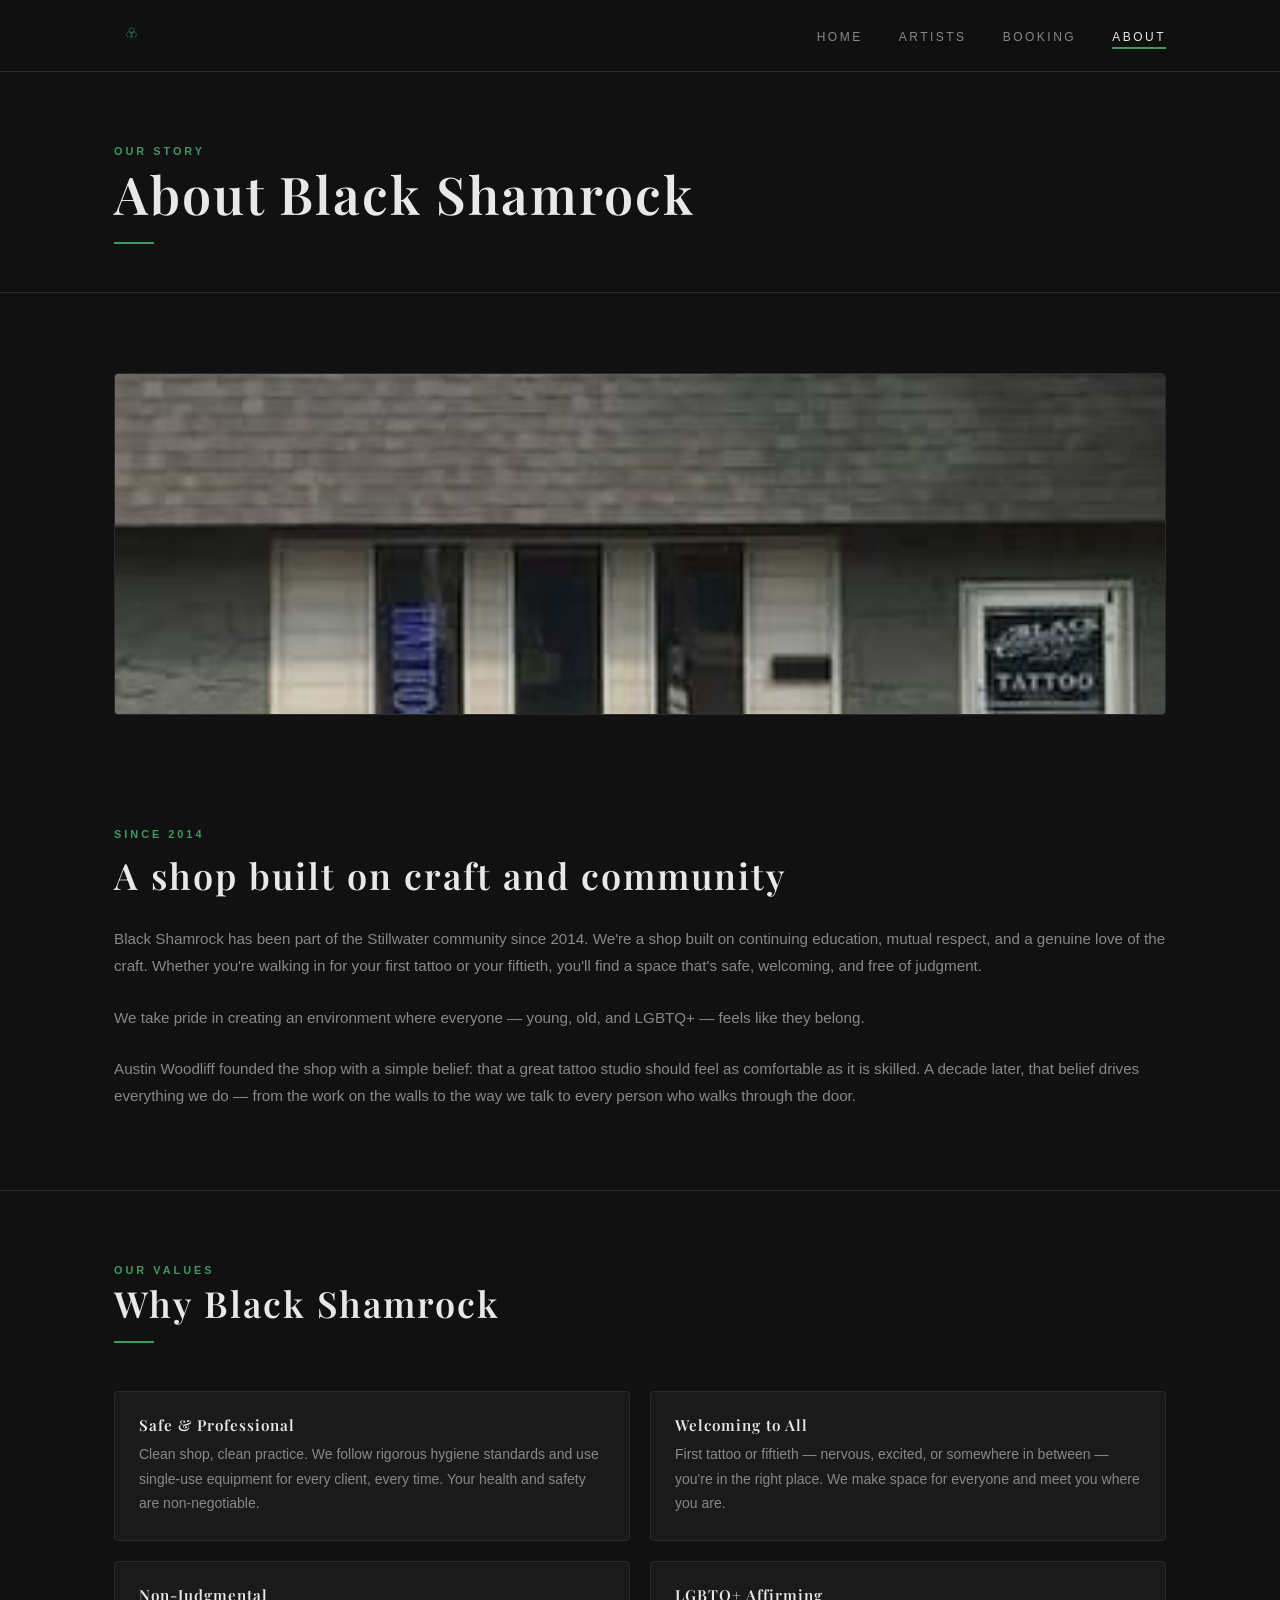
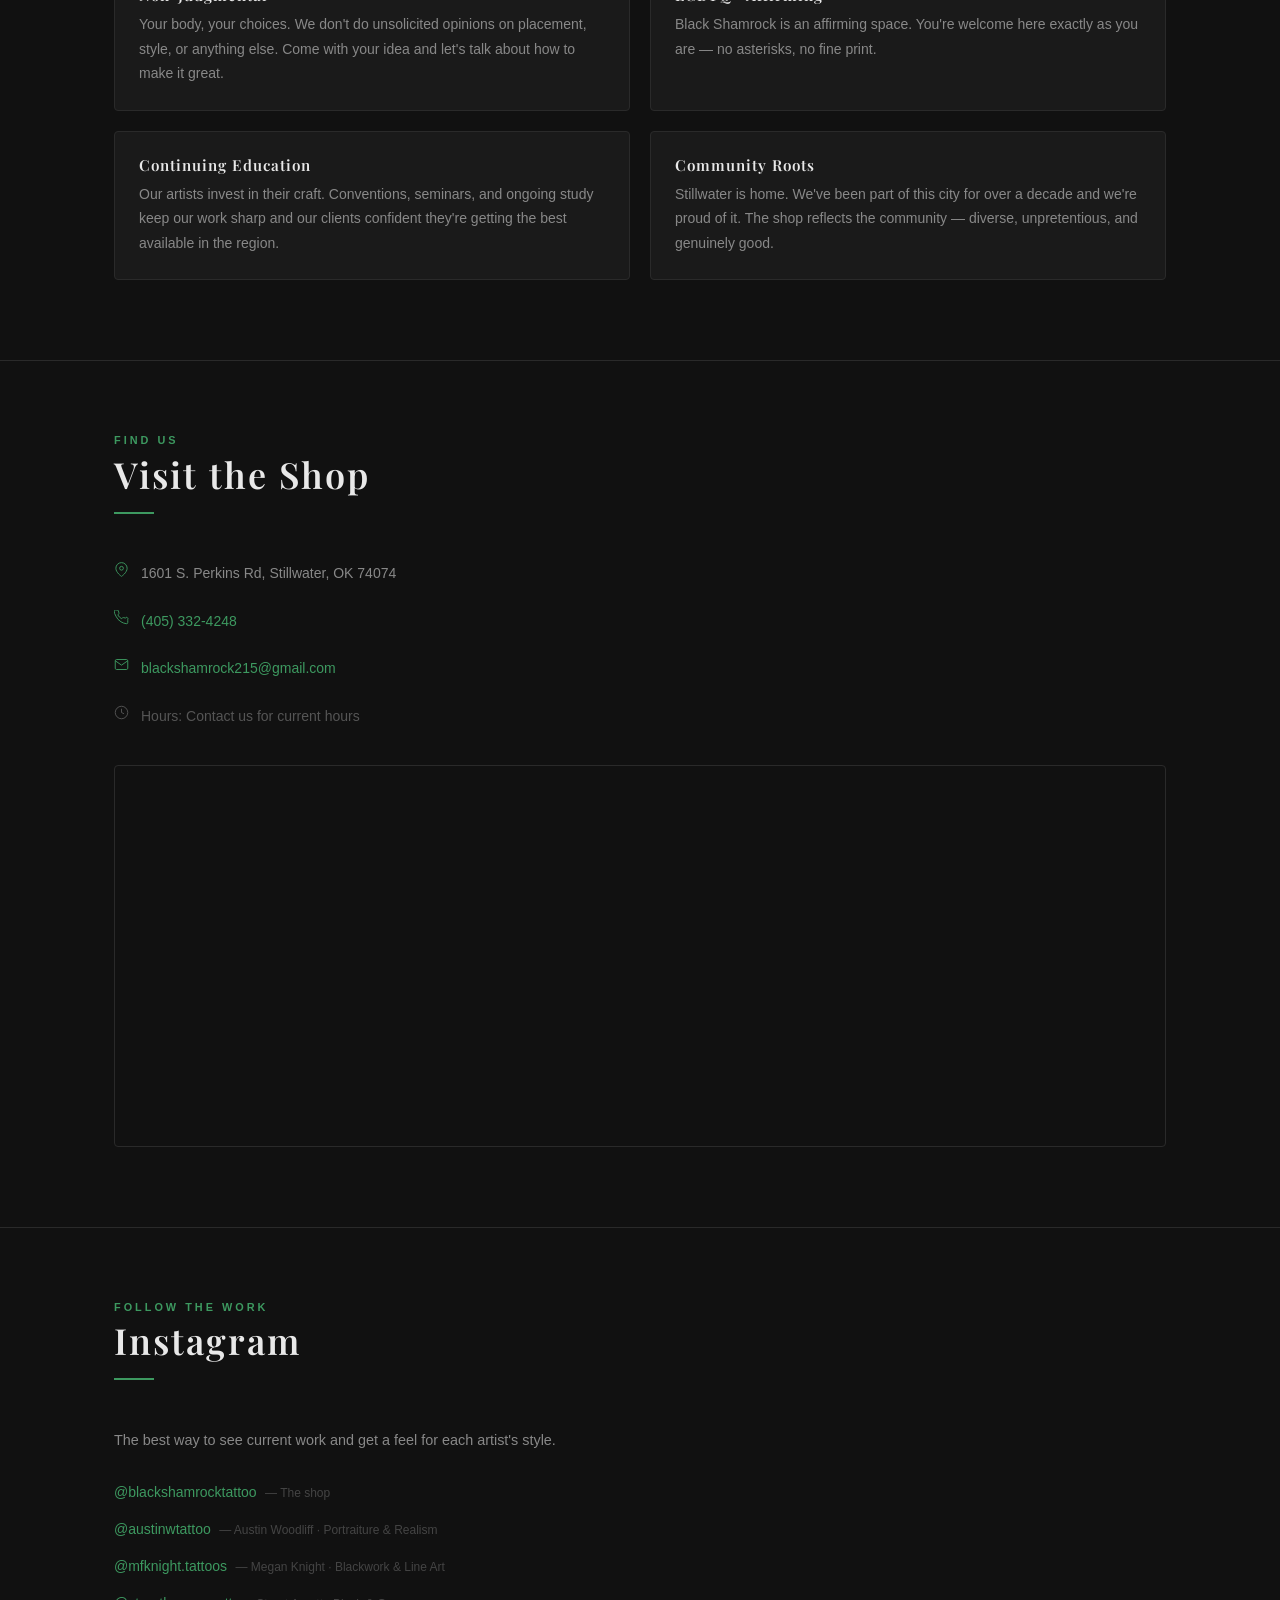
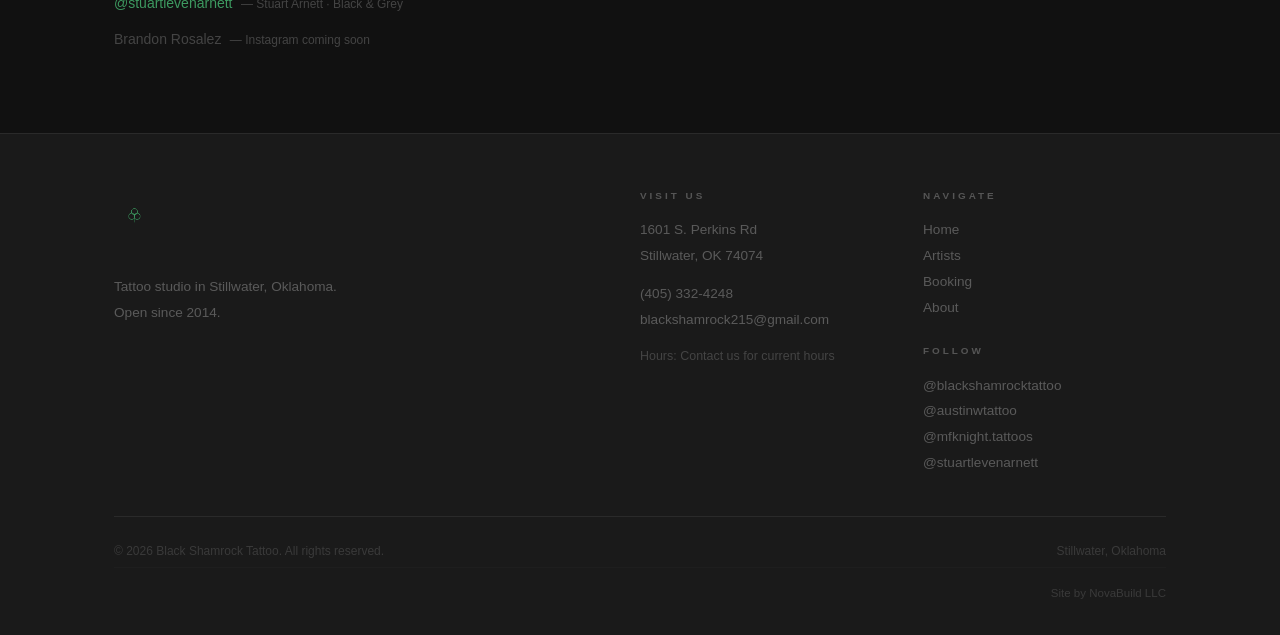
==== commit f5b3bec5: "Switch logo to transparent PNG version Co-Authored-By: Claude Sonnet 4.6 <noreply@anthropic.com>" ====
--- a/about.html
+++ b/about.html
@@ -13,7 +13,7 @@
   <nav class="site-nav" role="navigation" aria-label="Main navigation">
     <div class="container nav-inner">
       <a href="index.html" class="logo-link" aria-label="Black Shamrock Tattoo — home">
-        <img src="IMG_4045.JPG" alt="Black Shamrock Tattoo" class="logo-img" />
+        <img src="logo_transparent.png" alt="Black Shamrock Tattoo" class="logo-img" />
       </a>
 
       <ul class="nav-links" role="list">
@@ -234,7 +234,7 @@
         <div class="footer-col">
           <div class="footer-logo">
             <a href="index.html" class="logo-link" aria-label="Black Shamrock Tattoo">
-              <img src="IMG_4045.JPG" alt="Black Shamrock Tattoo" class="logo-img logo-img--footer" />
+              <img src="logo_transparent.png" alt="Black Shamrock Tattoo" class="logo-img logo-img--footer" />
             </a>
           </div>
           <p>Tattoo studio in Stillwater, Oklahoma.<br>Open since 2014.</p>
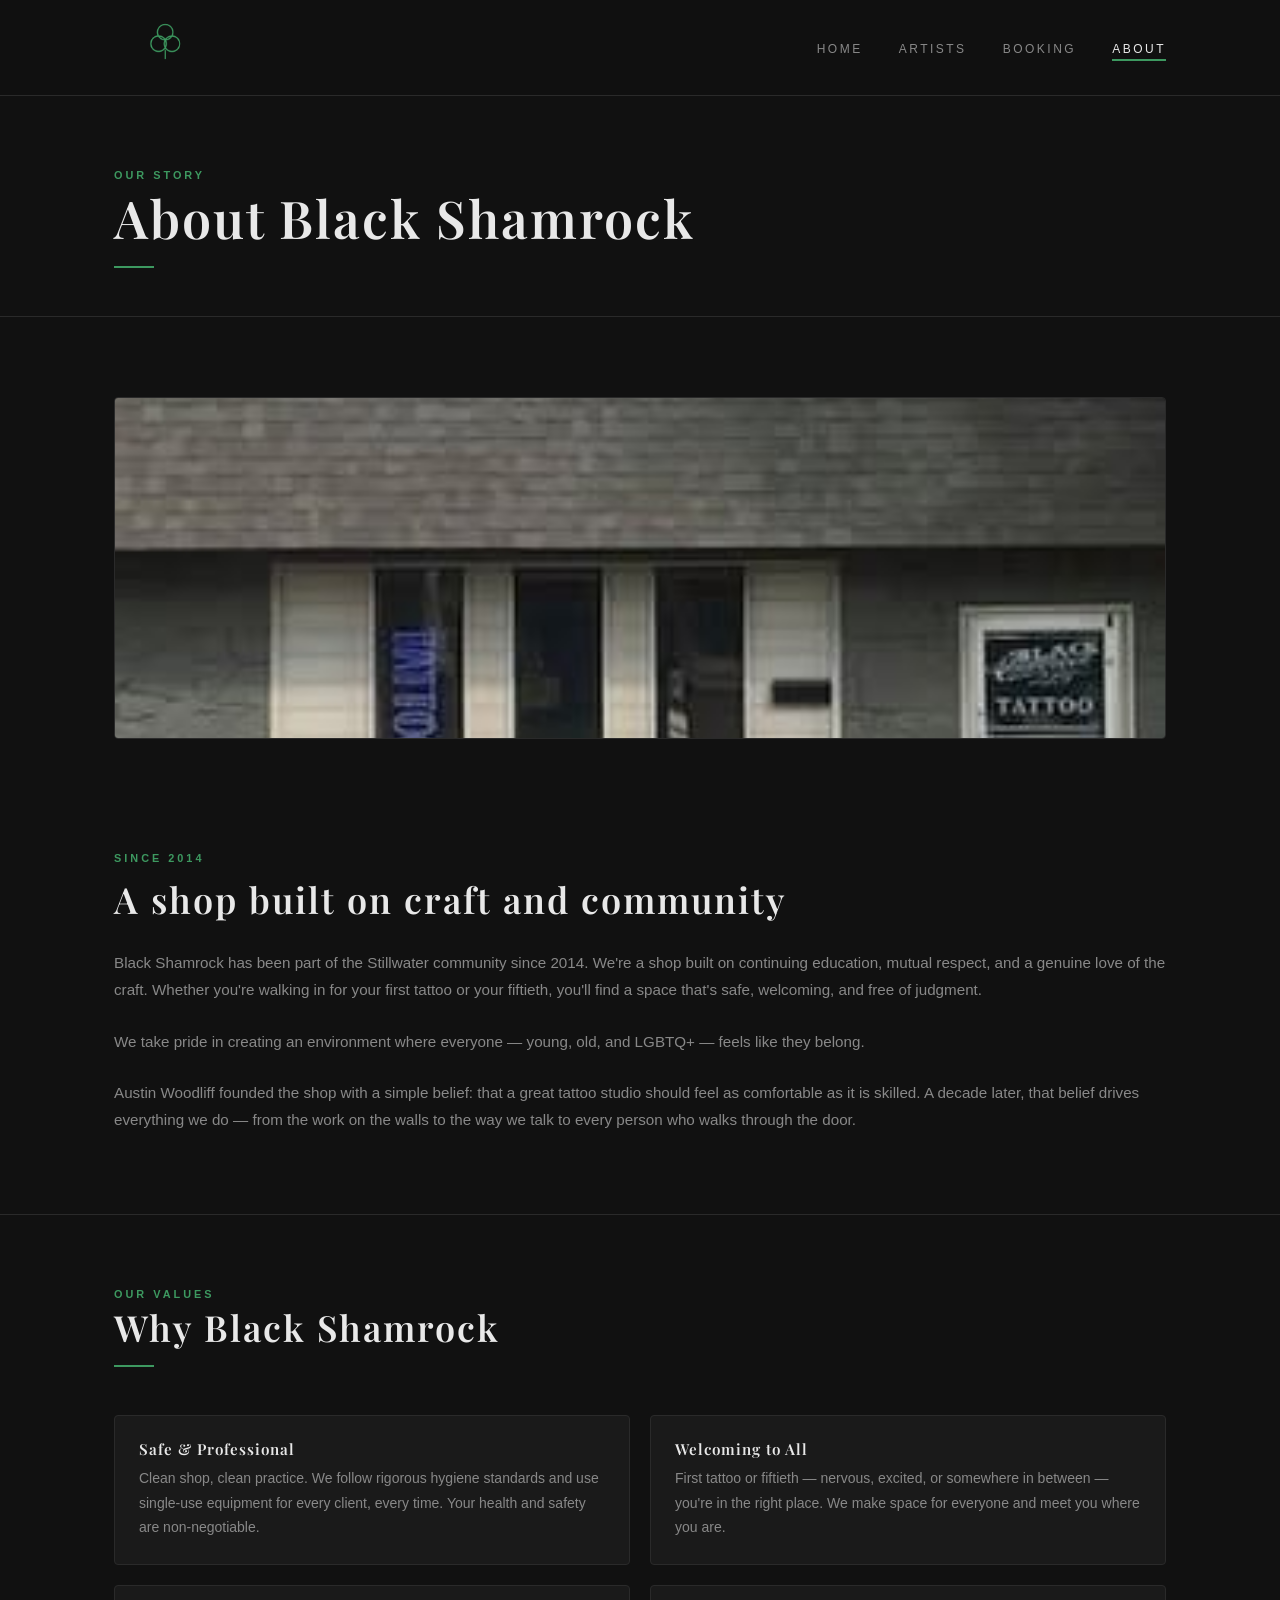
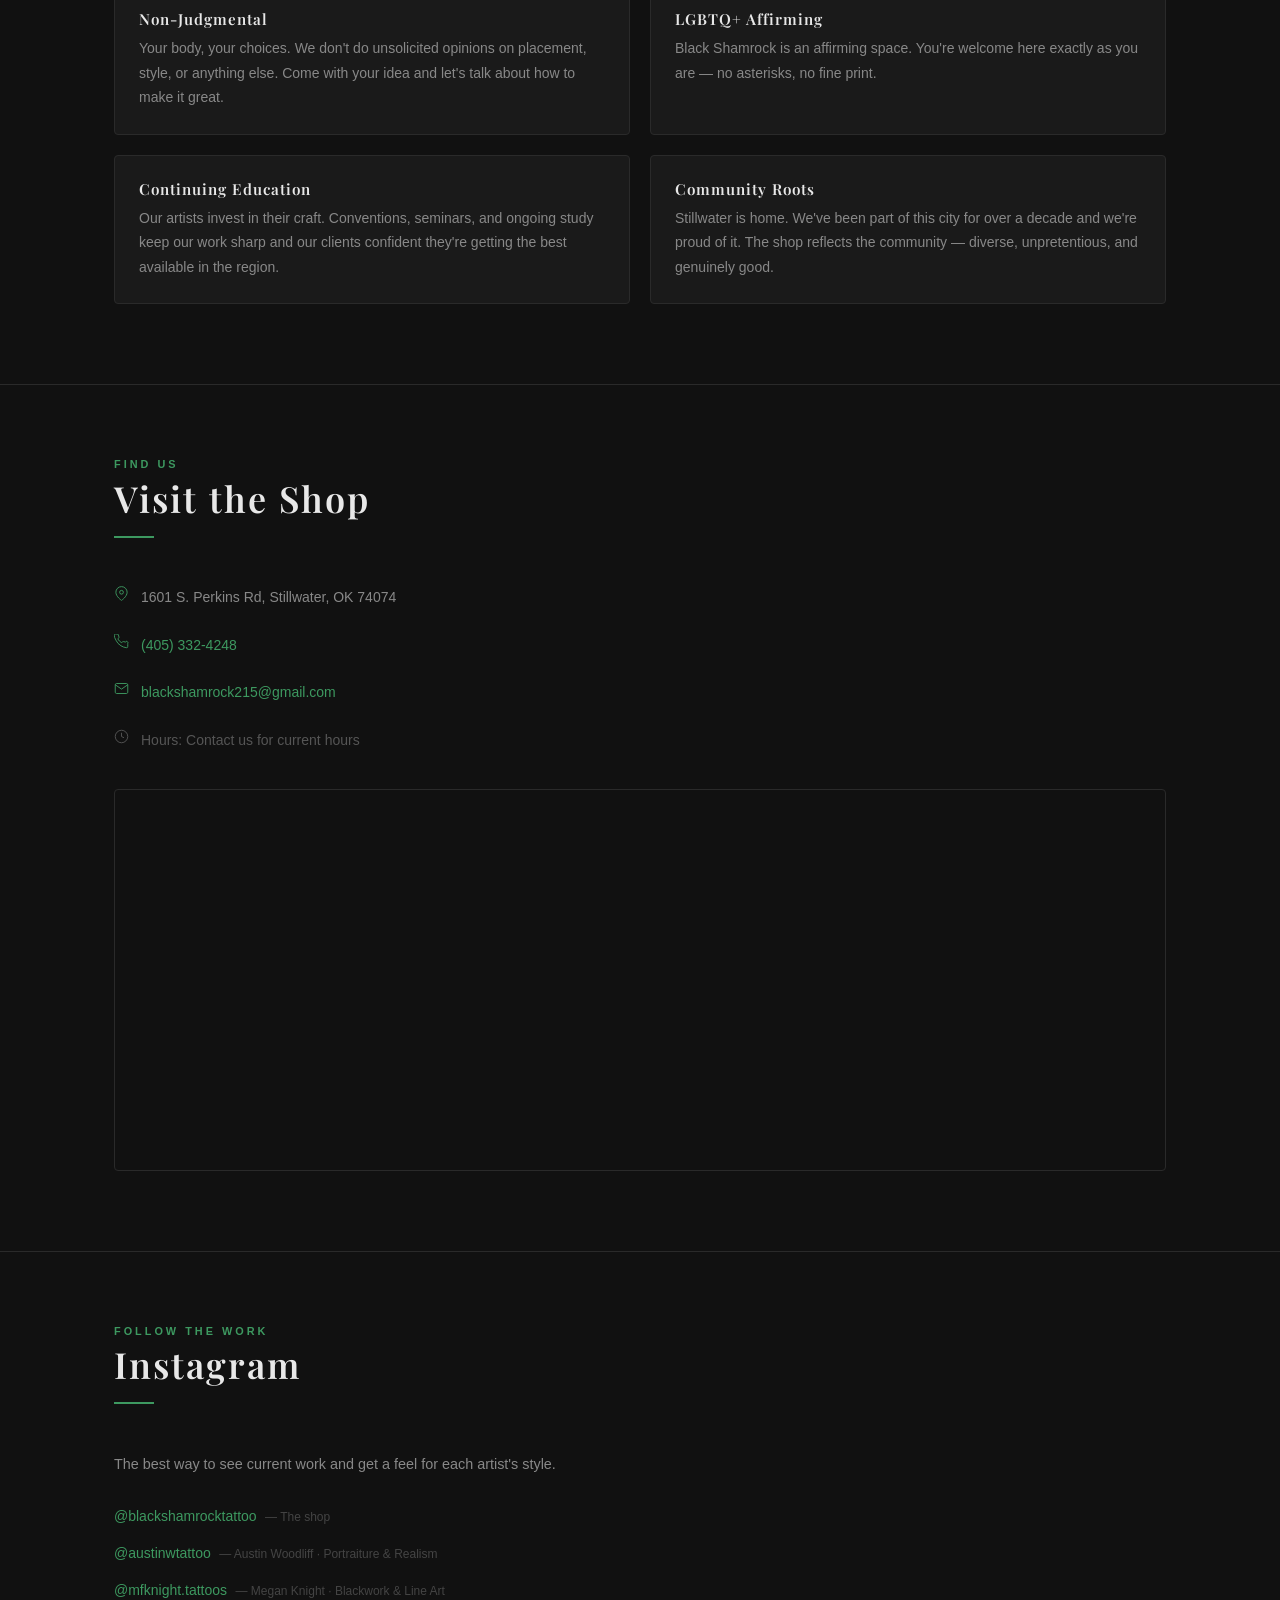
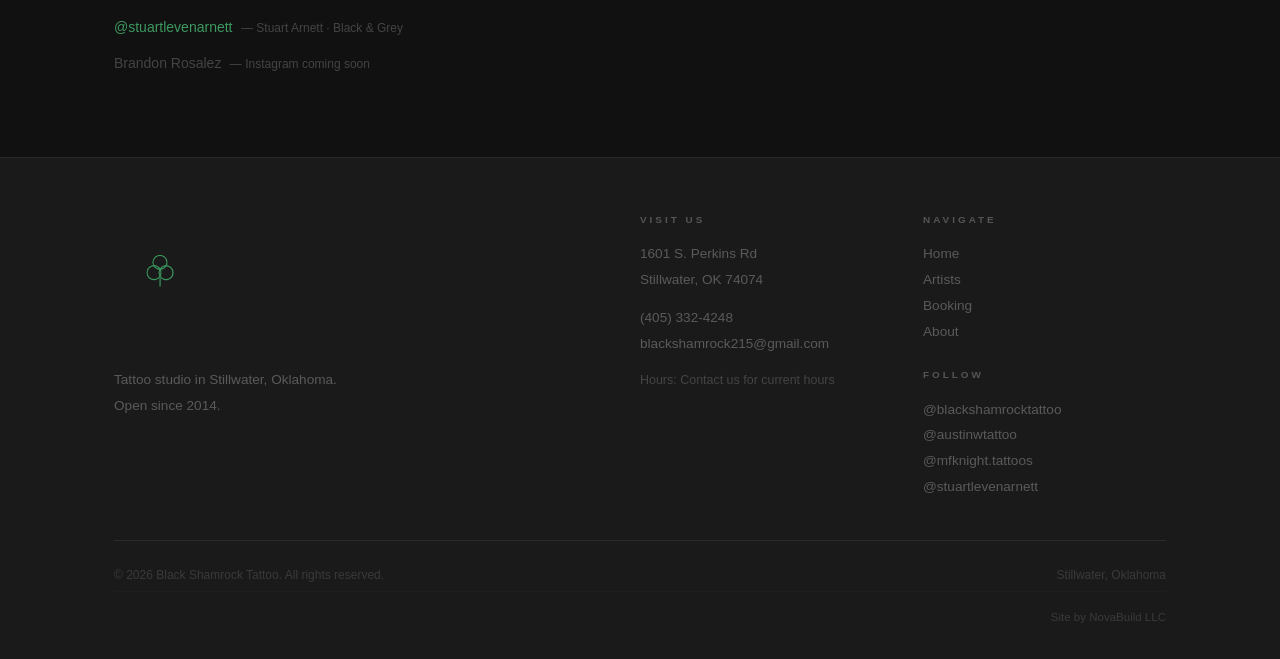
==== commit cfc874ca: "add favicon" ====
--- a/about.html
+++ b/about.html
@@ -3,6 +3,11 @@
 <head>
   <meta charset="UTF-8" />
   <meta name="viewport" content="width=device-width, initial-scale=1.0" />
+  <link rel="icon" type="image/x-icon" href="favicon.ico" />
+  <link rel="icon" type="image/png" sizes="32x32" href="favicon-32x32.png" />
+  <link rel="icon" type="image/png" sizes="16x16" href="favicon-16x16.png" />
+  <link rel="apple-touch-icon" sizes="180x180" href="apple-touch-icon.png" />
+  <link rel="manifest" href="site.webmanifest" />
   <title>About — Black Shamrock Tattoo</title>
   <meta name="description" content="Learn the story of Black Shamrock Tattoo in Stillwater, Oklahoma. A safe, welcoming, LGBTQ+ affirming studio open since 2014." />
   <link rel="stylesheet" href="style.css" />
--- a/style.css
+++ b/style.css
@@ -19,7 +19,7 @@
   --font-serif: 'Playfair Display', Georgia, 'Times New Roman', serif;
   --font-sans:  -apple-system, BlinkMacSystemFont, 'Segoe UI', Roboto, sans-serif;
 
-  --nav-height: 72px;
+  --nav-height: 96px;
   --max-width:  1100px;
   --radius:     4px;
   --ease:       0.2s ease;
@@ -108,9 +108,9 @@
   text-decoration: none;
 }
 
-.logo-img         { height: 48px; width: auto; display: block; }
-.logo-img--hero   { height: 120px; }
-.logo-img--footer { height: 56px; }
+.logo-img         { height: 140px; width: auto; display: block; }
+.logo-img--hero   { height: 240px; width: auto; max-width: 85vw; }
+.logo-img--footer { height: 125px; }
 
 .logo-text     { display: flex; flex-direction: column; line-height: 1.15; }
 
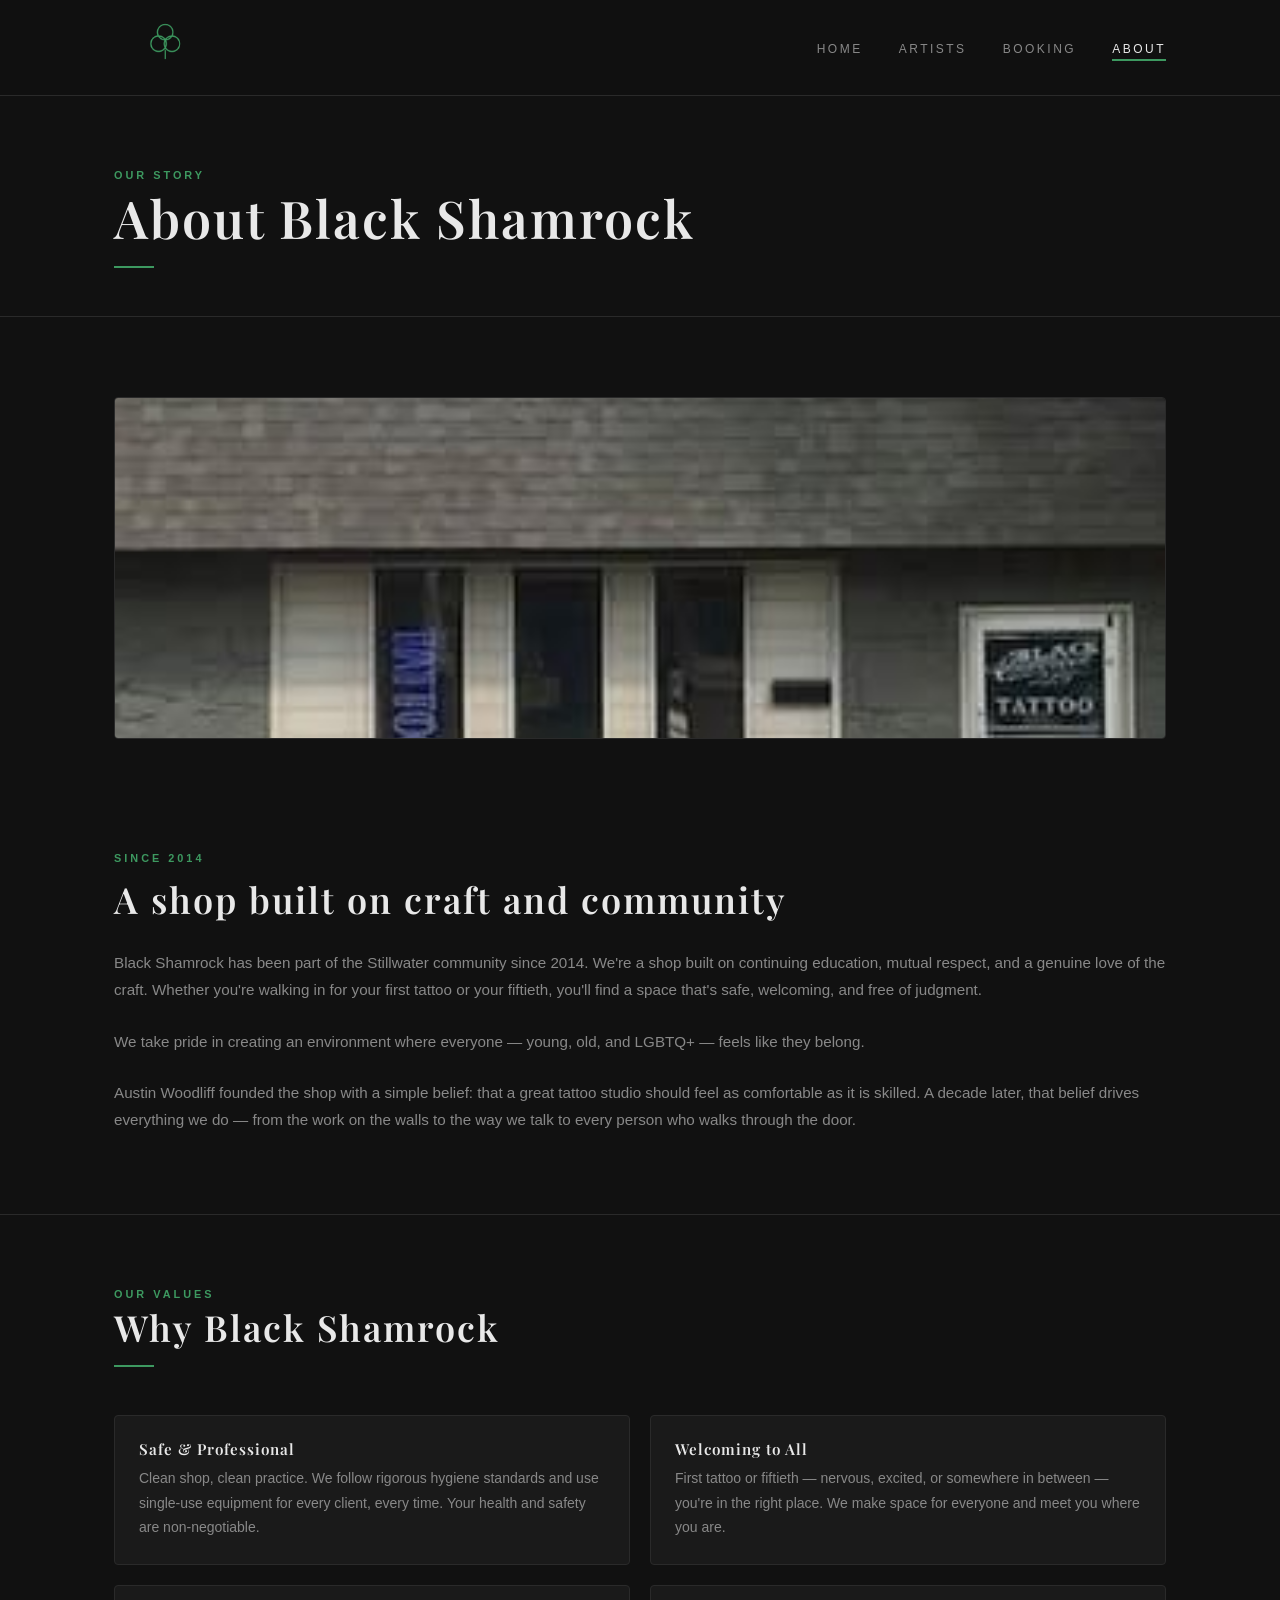
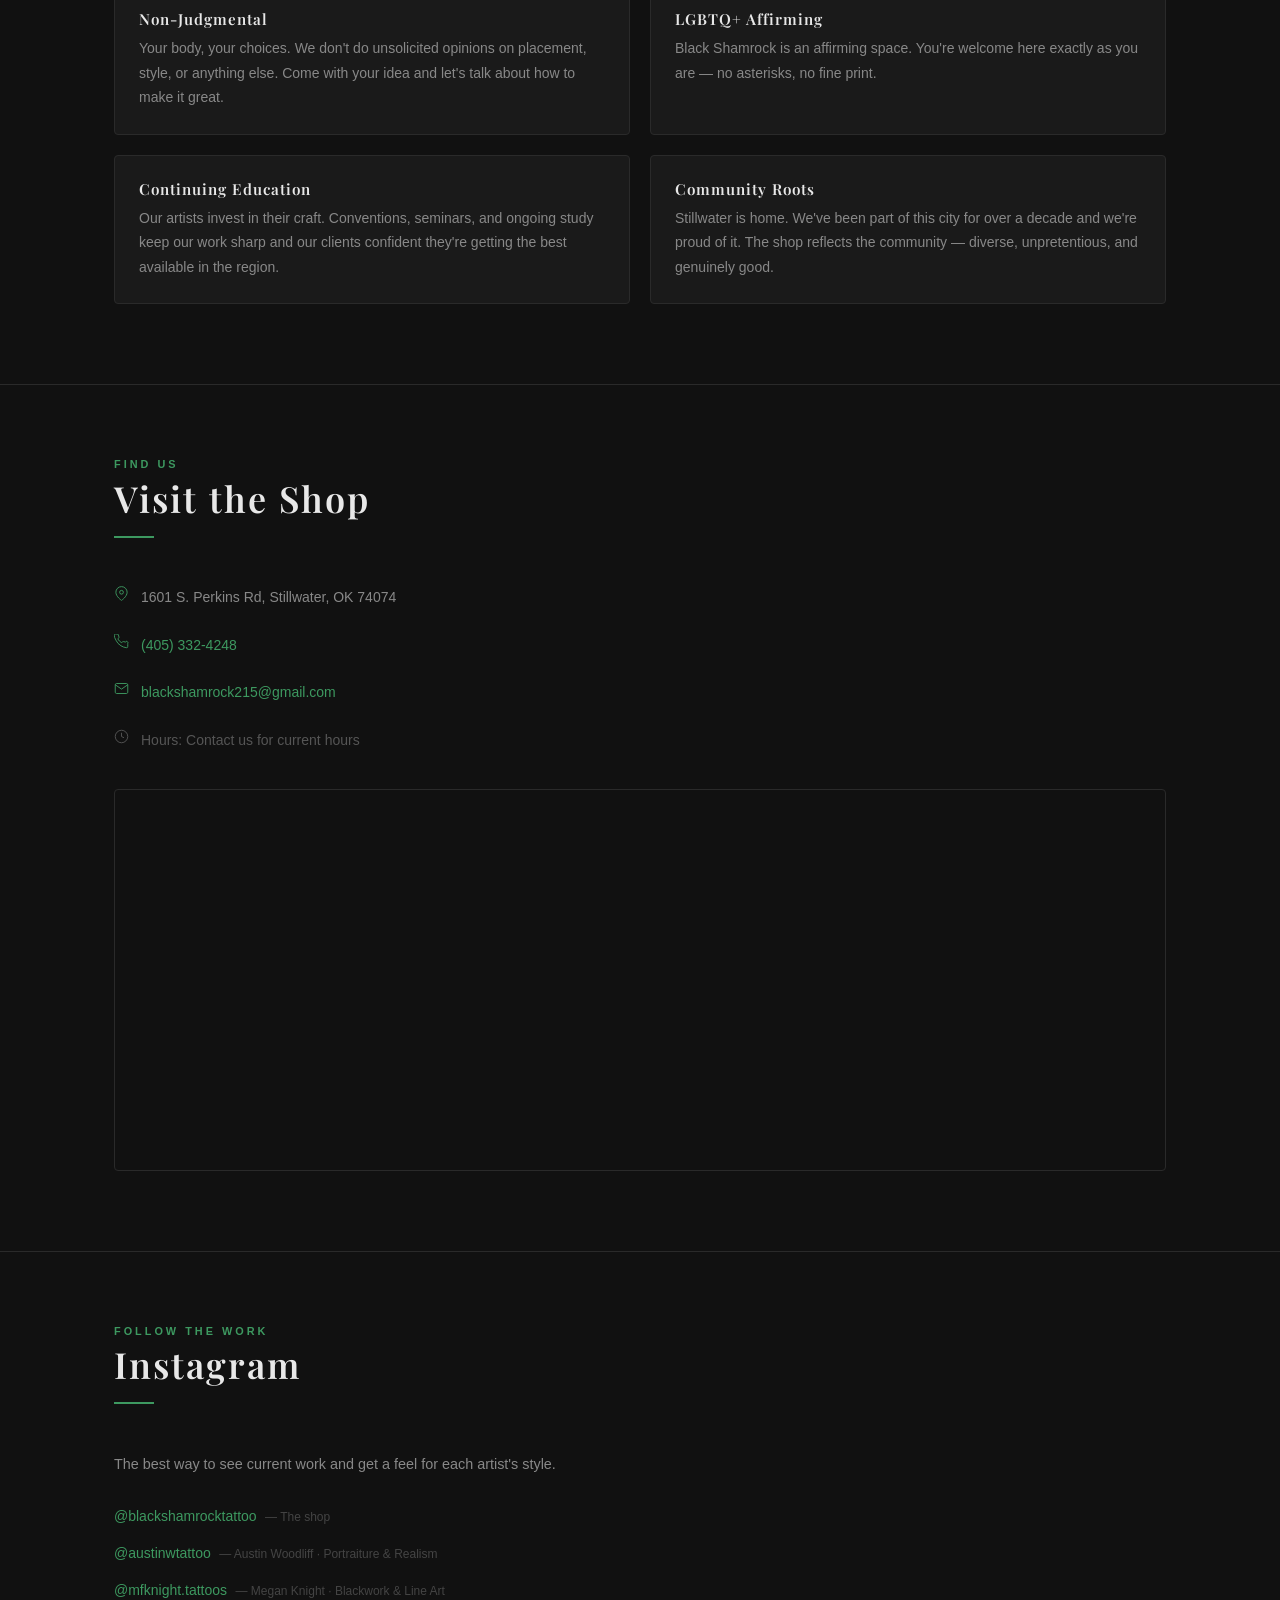
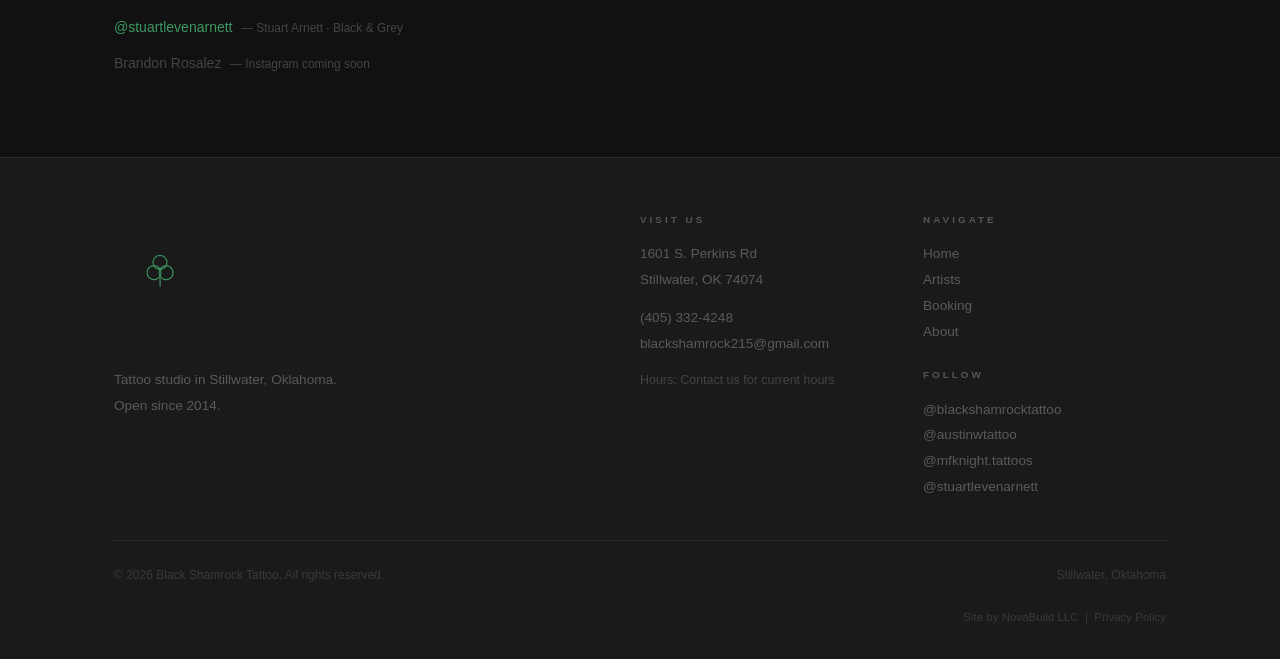
==== commit 70676ddd: "add privacy policy" ====
--- a/about.html
+++ b/about.html
@@ -275,7 +275,7 @@
         <p>&copy; 2026 Black Shamrock Tattoo. All rights reserved.</p>
         <p>Stillwater, Oklahoma</p>
       </div>
-      <div class="footer-credit">Site by <a href="https://novabuildweb.com" target="_blank" rel="noopener">NovaBuild LLC</a></div>
+      <div class="footer-credit">Site by <a href="https://novabuildweb.com" target="_blank" rel="noopener">NovaBuild LLC</a> &nbsp;|&nbsp; <a href="privacy.html">Privacy Policy</a></div>
     </div>
   </footer>
 
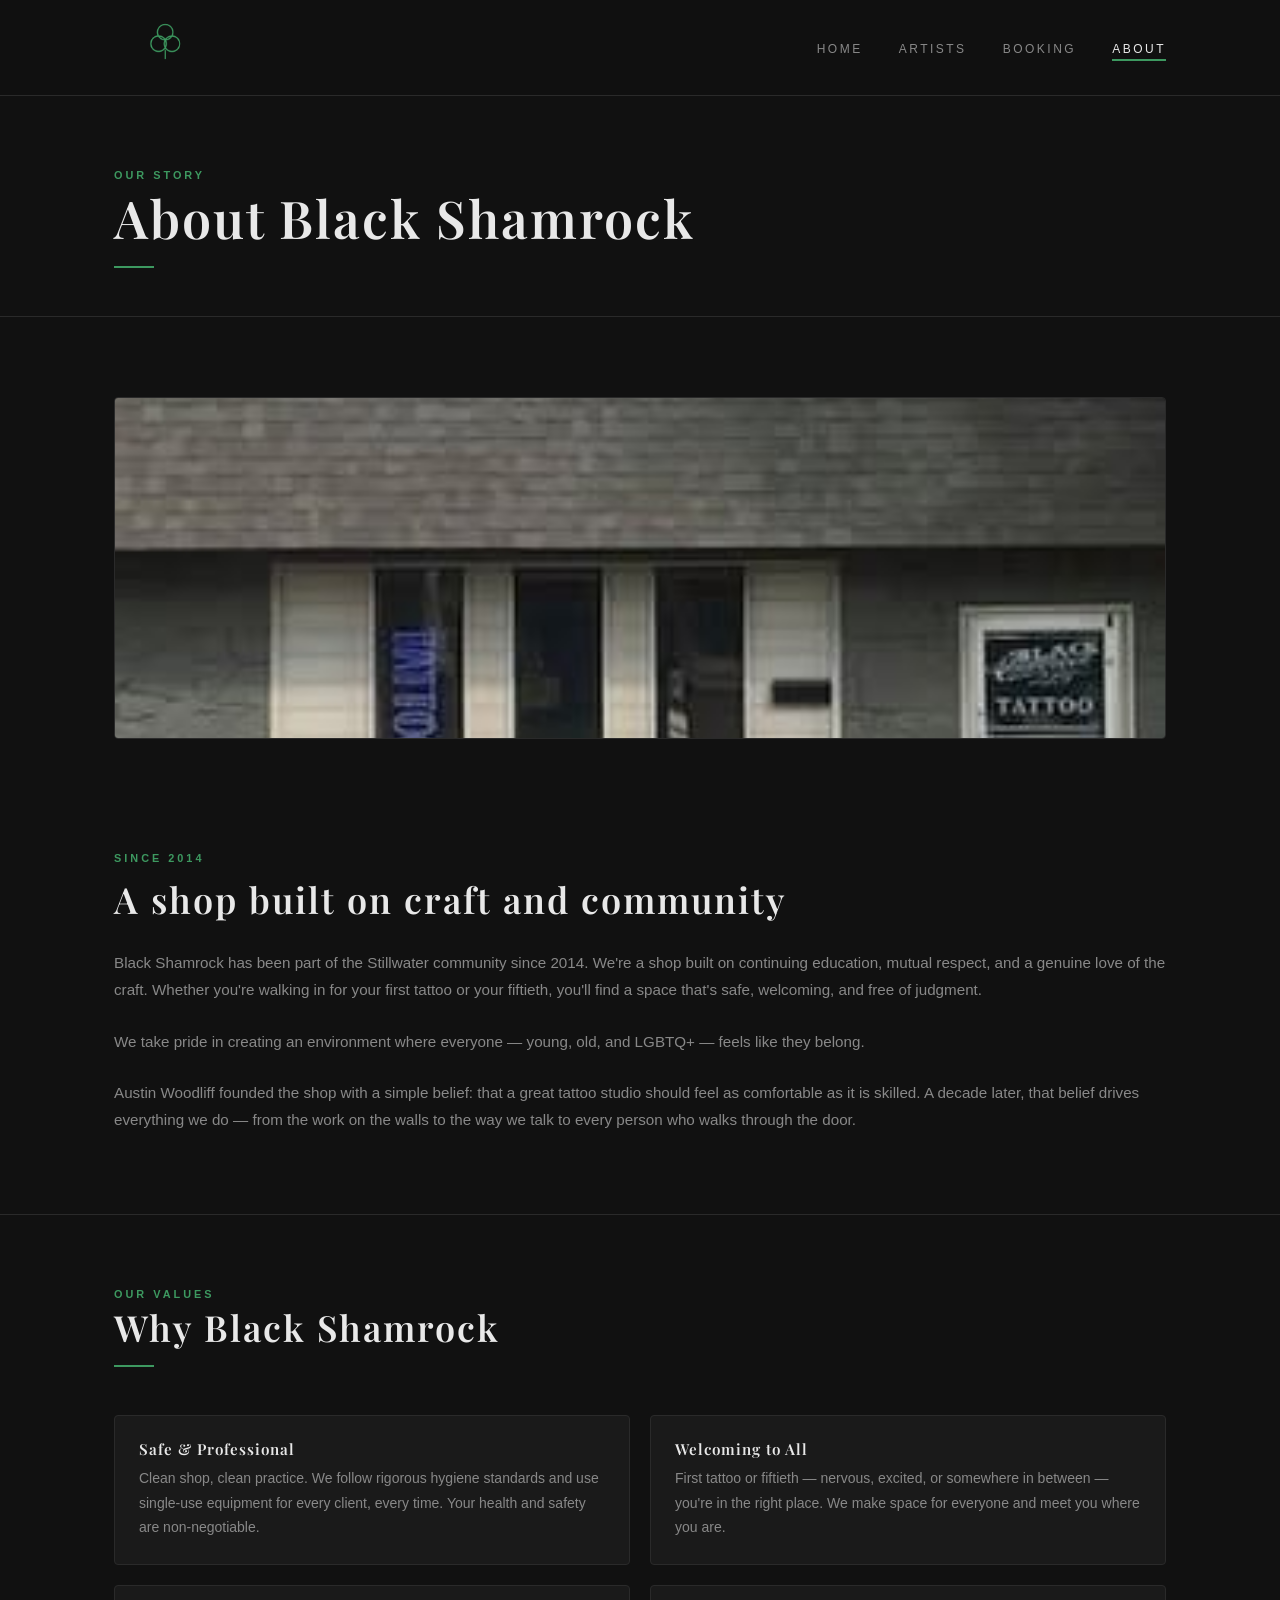
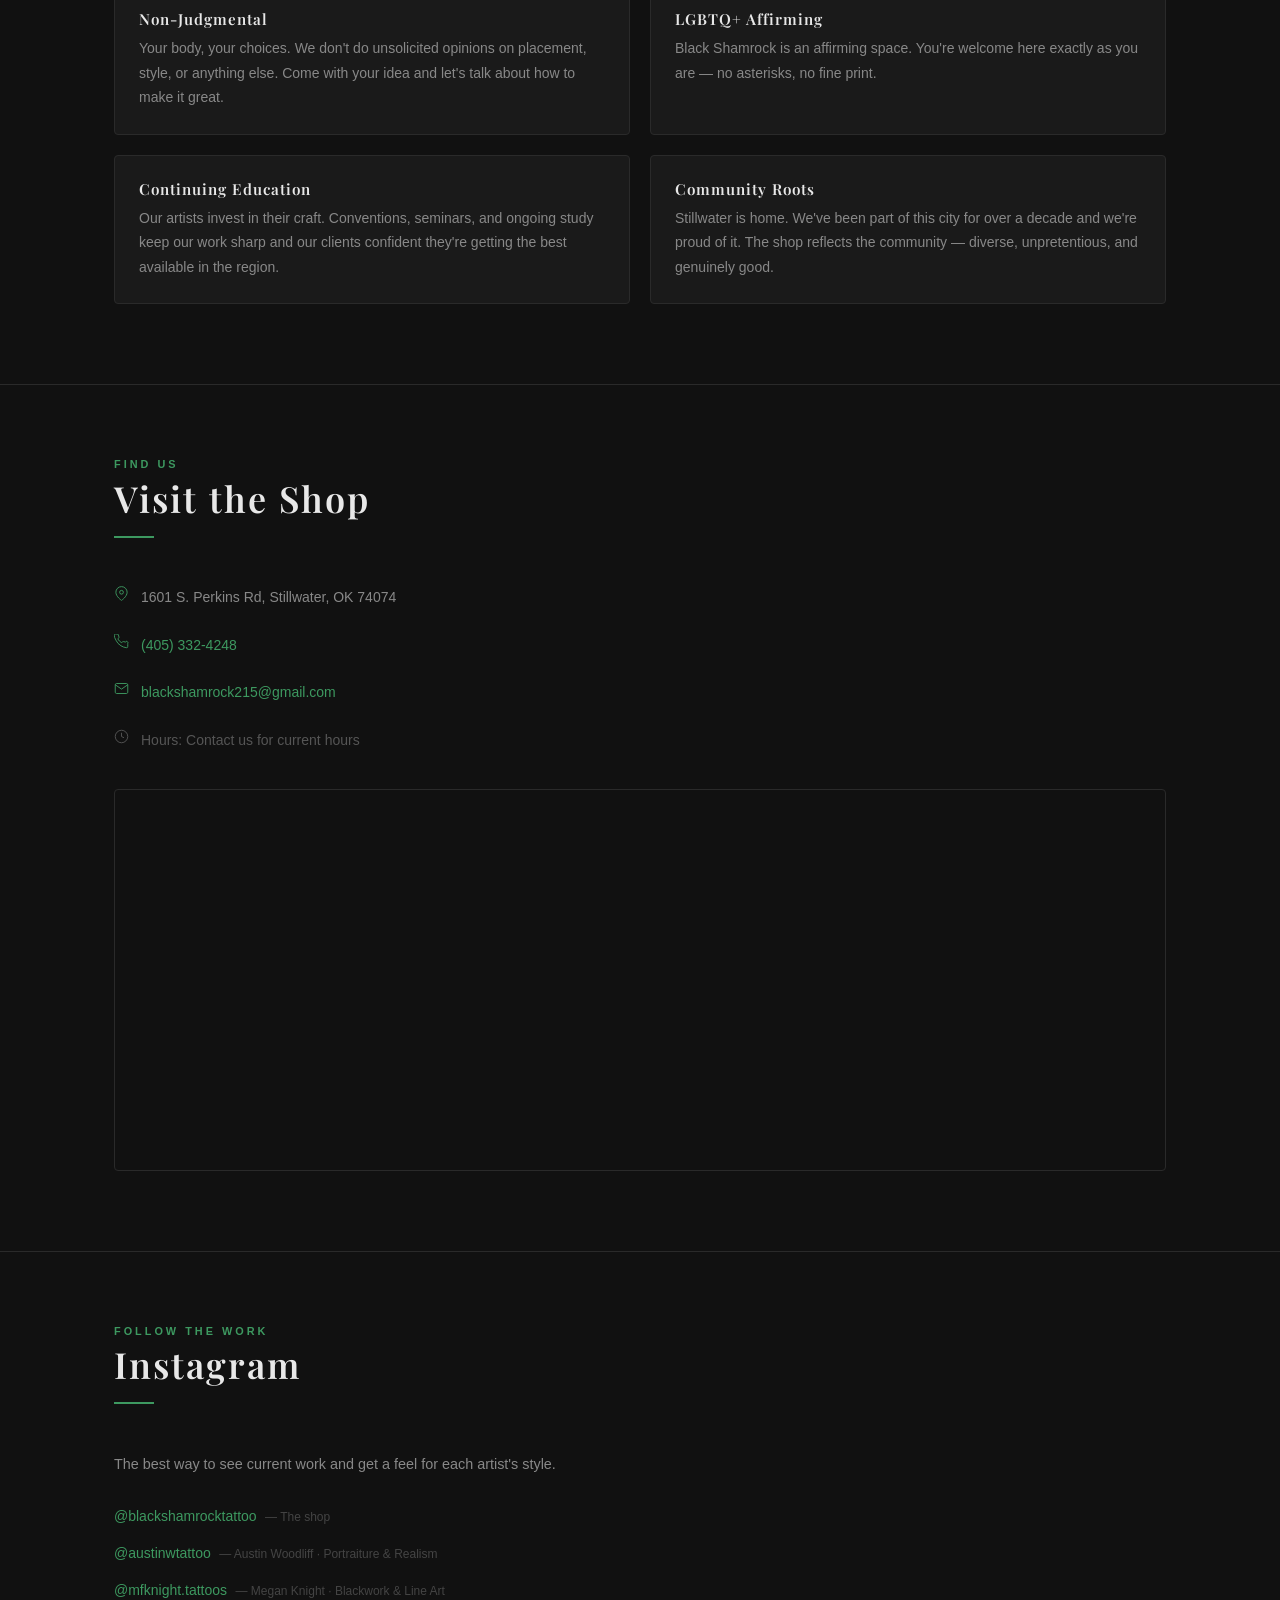
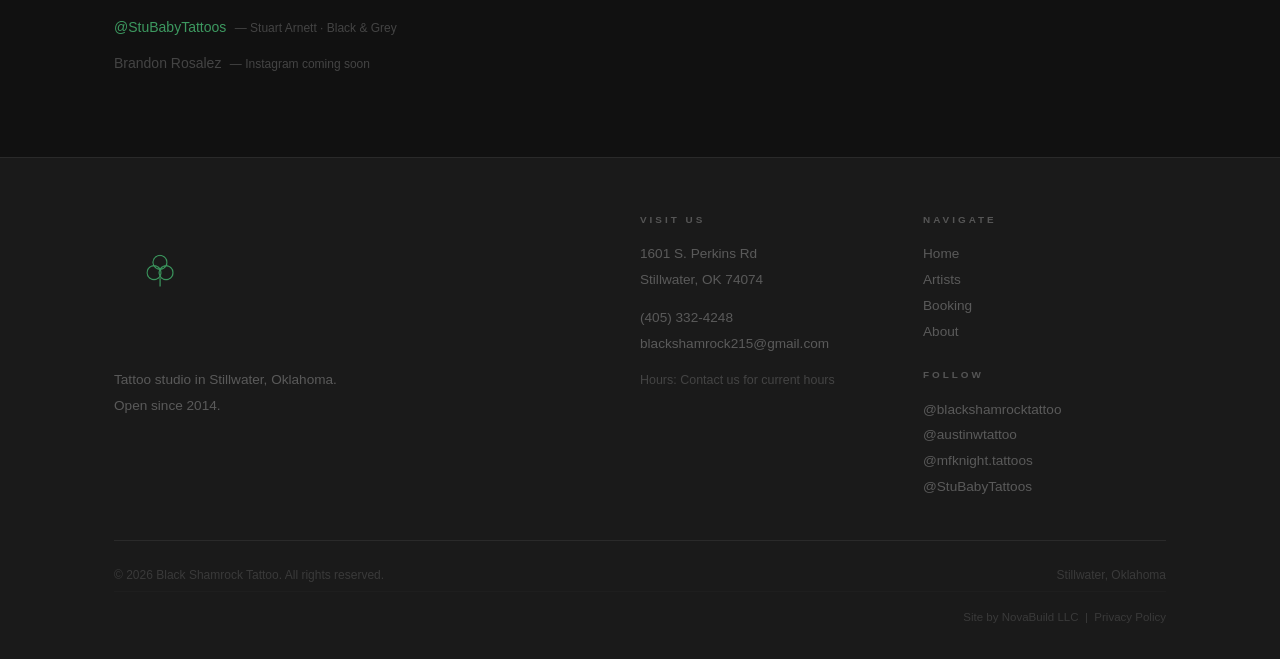
==== commit 729a8366: "Update Stuart Arnett contact info — new text number and Instagram handle Co-Authored-By: Claude Sonn" ====
--- a/about.html
+++ b/about.html
@@ -218,7 +218,7 @@
             <span class="ig-note">— Megan Knight · Blackwork &amp; Line Art</span>
           </div>
           <div>
-            <a href="https://www.instagram.com/stuartlevenarnett/" target="_blank" rel="noopener noreferrer">@stuartlevenarnett</a>
+            <a href="https://www.instagram.com/StuBabyTattoos/" target="_blank" rel="noopener noreferrer">@StuBabyTattoos</a>
             <span class="ig-note">— Stuart Arnett · Black &amp; Grey</span>
           </div>
           <div>
@@ -266,7 +266,7 @@
             <li><a href="https://www.instagram.com/blackshamrocktattoo/" target="_blank" rel="noopener">@blackshamrocktattoo</a></li>
             <li><a href="https://www.instagram.com/austinwtattoo/" target="_blank" rel="noopener">@austinwtattoo</a></li>
             <li><a href="https://www.instagram.com/mfknight.tattoos/" target="_blank" rel="noopener">@mfknight.tattoos</a></li>
-            <li><a href="https://www.instagram.com/stuartlevenarnett/" target="_blank" rel="noopener">@stuartlevenarnett</a></li>
+            <li><a href="https://www.instagram.com/StuBabyTattoos/" target="_blank" rel="noopener">@StuBabyTattoos</a></li>
           </ul>
         </div>
 
